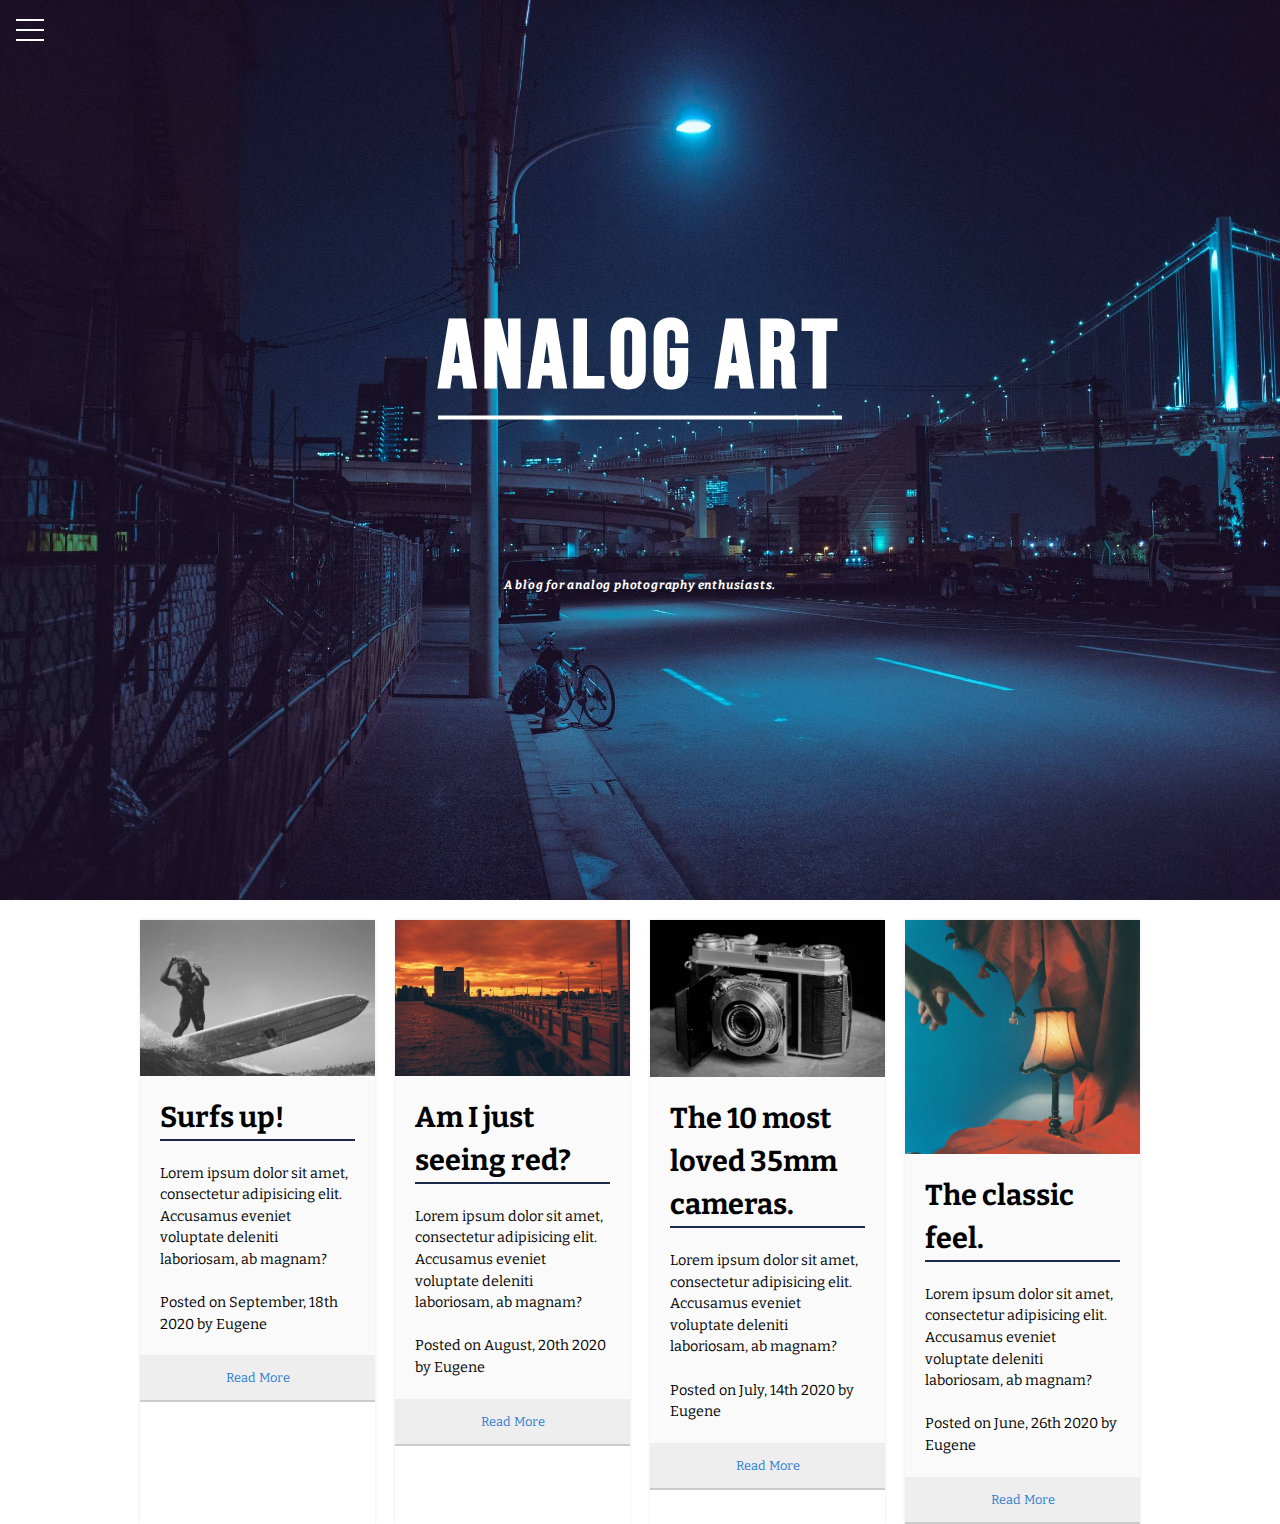
==== index.html @ 6c37fc2b "." ====
<!DOCTYPE html>
<html lang="en">

<head>
    <meta charset="UTF-8">
    <meta name="viewport" content="width=device-width, initial-scale=1.0">
    <title>Analog Art</title>
    <!-- css styles -->
    <link rel="stylesheet" href="./css/styles.css">
    <!-- google fonts -->
    <link rel="preconnect" href="https://fonts.gstatic.com">
    <link href="https://fonts.googleapis.com/css2?family=Bebas+Neue&family=Bitter&display=swap" rel="stylesheet">
    <!-- font awesome cdn -->
    <link rel="stylesheet" href="https://use.fontawesome.com/releases/v5.15.1/css/all.css"
        integrity="sha384-vp86vTRFVJgpjF9jiIGPEEqYqlDwgyBgEF109VFjmqGmIY/Y4HV4d3Gp2irVfcrp" crossorigin="anonymous">
</head>

<body>
    <!-- nav hamburger -->
    <div class="blog-nav">
        <input type="checkbox" class="toggler">
        <div class="hamburger">
            <div></div>
        </div>
        <div class="menu">
            <div>
                <div>
                    <ul>
                        <li><a href="#hero-section">Home</a></li>
                        <li><a href="#blog-section">Blog</a></li>
                        <li><a href="#">Shop</a></li>
                        <li><a href="#">Contact</a></li>
                    </ul>
                </div>
            </div>
        </div>
    </div>
    <!-- nav hamburger end -->

    <!-- grid container for blog hero -->
    <section id="hero-section">
        <div class="blog-hero">
            <div class="blog-heading">
                <h1>analog art</h1>
            </div>
            <div class="blog-subheading">
                <h2>A blog for analog photography enthusiasts.</h2>
            </div>
        </div>
    </section>
    <!-- grid container for blog hero end -->

    <!-- grid container for blog -->
    <section id="blog-section">
        <div class="card-container">

            <!-- blog post contents -->
            <div class="card">
                <img src="images/post-img1.jpg" alt="surfer 35mm shot" class="card__image">
                <div class="card__content">
                    <h3>Surfs up!</h3>
                    <br>
                    <p>Lorem ipsum dolor sit amet, consectetur adipisicing elit. Accusamus eveniet voluptate deleniti
                        laboriosam, ab magnam?</p>
                    <br>
                    <p>Posted on <time>September, 18th 2020</time> by Eugene</p>
                </div>
                <div class="card__info">
                    <div><a href="#hero_section" class="card__link">Read More</a></div>
                </div>
            </div>

            <div class="card">
                <img src="images/post-img2.jpg" alt="surfer 35mm shot" class="card__image">
                <div class="card__content">
                    <h3>Am I just seeing red?</h3>
                    <br>
                    <p>Lorem ipsum dolor sit amet, consectetur adipisicing elit. Accusamus eveniet voluptate deleniti
                        laboriosam, ab magnam?</p>
                    <br>
                    <p>Posted on <time>August, 20th 2020</time> by Eugene</p>
                </div>
                <div class="card__info">
                    <div><a href="#hero_section" class="card__link">Read More</a></div>
                </div>
            </div>

            <div class="card">
                <img src="images/post-img3.jpg" alt="surfer 35mm shot" class="card__image">
                <div class="card__content">
                    <h3>The 10 most loved 35mm cameras.</h3>
                    <br>
                    <p>Lorem ipsum dolor sit amet, consectetur adipisicing elit. Accusamus eveniet voluptate deleniti
                        laboriosam, ab magnam?</p>
                    <br>
                    <p>Posted on <time>July, 14th 2020</time> by Eugene</p>
                </div>
                <div class="card__info">
                    <div><a href="#hero_section" class="card__link">Read More</a></div>
                </div>
            </div>

            <div class="card">
                <img src="images/post-img4.jpg" alt="surfer 35mm shot" class="card__image">
                <div class="card__content">
                    <h3>The classic feel.</h3>
                    <br>
                    <p>Lorem ipsum dolor sit amet, consectetur adipisicing elit. Accusamus eveniet voluptate deleniti
                        laboriosam, ab magnam?</p>
                    <br>
                    <p>Posted on <time>June, 26th 2020</time> by Eugene</p>
                </div>
                <div class="card__info">
                    <div><a href="#hero_section" class="card__link">Read More</a></div>
                </div>
            </div>
            <!-- blog post contents -->
        </div>
        <!-- blog footer -->
       <!--  <footer class="blog-footer">
            <div class="social-links">
                <a href="#"><i class="fab fa-facebook fa-3x"></i></a>
                <a href="#"><i class="fab fa-twitter fa-3x"></i></a>
                <a href="#"><i class="fab fa-instagram fa-3x"></i></a>
                <a href="#"><i class="fab fa-pinterest fa-3x"></i></a>
            </div>
        </footer> -->
        <!-- blog footer end -->
    </section>
    <!-- Blog section end -->

</body>

</html>
---- css/styles.css ----
/* Root stored variables and colors */
@import "brands.css";
@import "menu.css";


:root {
	--main-radius: 5px;
	--main-padding: 5px;
	--primary-color: rgba(13, 110, 139, 0.75);
	--overlay-color: rgba(0, 0, 0, 0.85);
	--menu-speed: 0.75s;
  }


  /* Reset for margins and padding and set all elements to border-box */
* {
	box-sizing: border-box;
	padding: 0;
	margin: 0;
}

/* Set the body styles for fonts and sizing */
  body {
	font-family: 'Bitter', cursive;
	font-size: 16px;
  }

  /* blog heading grid */
  .blog-hero {
	height: 100vh;
	display: grid;
	background: url(../images/bg-img.jpg) center/cover no-repeat fixed;
	grid-template-columns: 1fr;
	grid-template-rows: 1fr 3fr 1fr;
	gap: 0px 0px;
	grid-template-areas:
	  "blog-heading"
	  "blog-subheading"
	  "blog-nav";
  }
  
  .blog-heading { 
	  grid-area: blog-heading; 
	  color: #fff;
	  margin: 0;
	  padding: 0;
	  font-family: 'Bebas Neue', serif;
	  text-align: center;
	  font-size: 3em;
	  letter-spacing: 0.1em;
	  border-bottom: 4px #fff solid;
	  position: absolute;
	  top: 40%;
	  left: 50%;
	  transform: translateX(-50%) translateY(-50%);
	}
  
  .blog-subheading { 
	  grid-area: blog-subheading;
	  font-style: italic;
	  color: #fff;
	  margin: 0;
	  padding: 0;
	  text-align: center;
	  font-size: 0.5em;
	  letter-spacing: 0.1em;
	  position: absolute;
	  top: 65%;
	  left: 50%;
	  transform: translateX(-50%) translateY(-50%);
	}

  /* card container styles */

	   .card-container {
		   margin: 0 auto;
		   max-width: 1000px;
		   display: grid;
		   grid-template-columns: repeat(auto-fill, minmax(225px, 1fr));
		   gap: 20px;
		   padding-top: 20px;
		   
	   }

	   .card {
		   box-shadow: 0 0 3px rgba(0, 0, 0 ,0.1);
	   }

	   .card__image {
		   width: 100%;
		   display: block;
	   }

	   .card__content {
		   line-height: 1.5;
		   font-size: 0.9em;
		   padding: 20px;
		   background: #fafafa;
	   }

	   .card__content h3 {
		   font-size: 2em;
		   border-bottom: 2px #1A2A4C solid;
	   }

	   .card-content > p:first-of-type {
		   margin-top: 0;
	   }

	   .card-content > p:last-of-type {
		   margin-bottom: 0;
	   }

	   .card__info {
		   padding: 15px;
		   display: flex;
		   justify-content: center;
		   align-items: center;
		   color: #555;
		   background: #eee;
		   font-size: 0.8em;
		   border-bottom: 2px solid #ccc;
	   }

	   .card__link {
		   color: #2D7DD2;
		   text-decoration: none;
		}

		.card__link:hover {
			text-decoration: underline;
		}

			/* blog footer */
	.blog-footer { 
		height: 20vh;
		display: flex;
		justify-self: space-around;
		background-color: #2D7DD2;
	   }
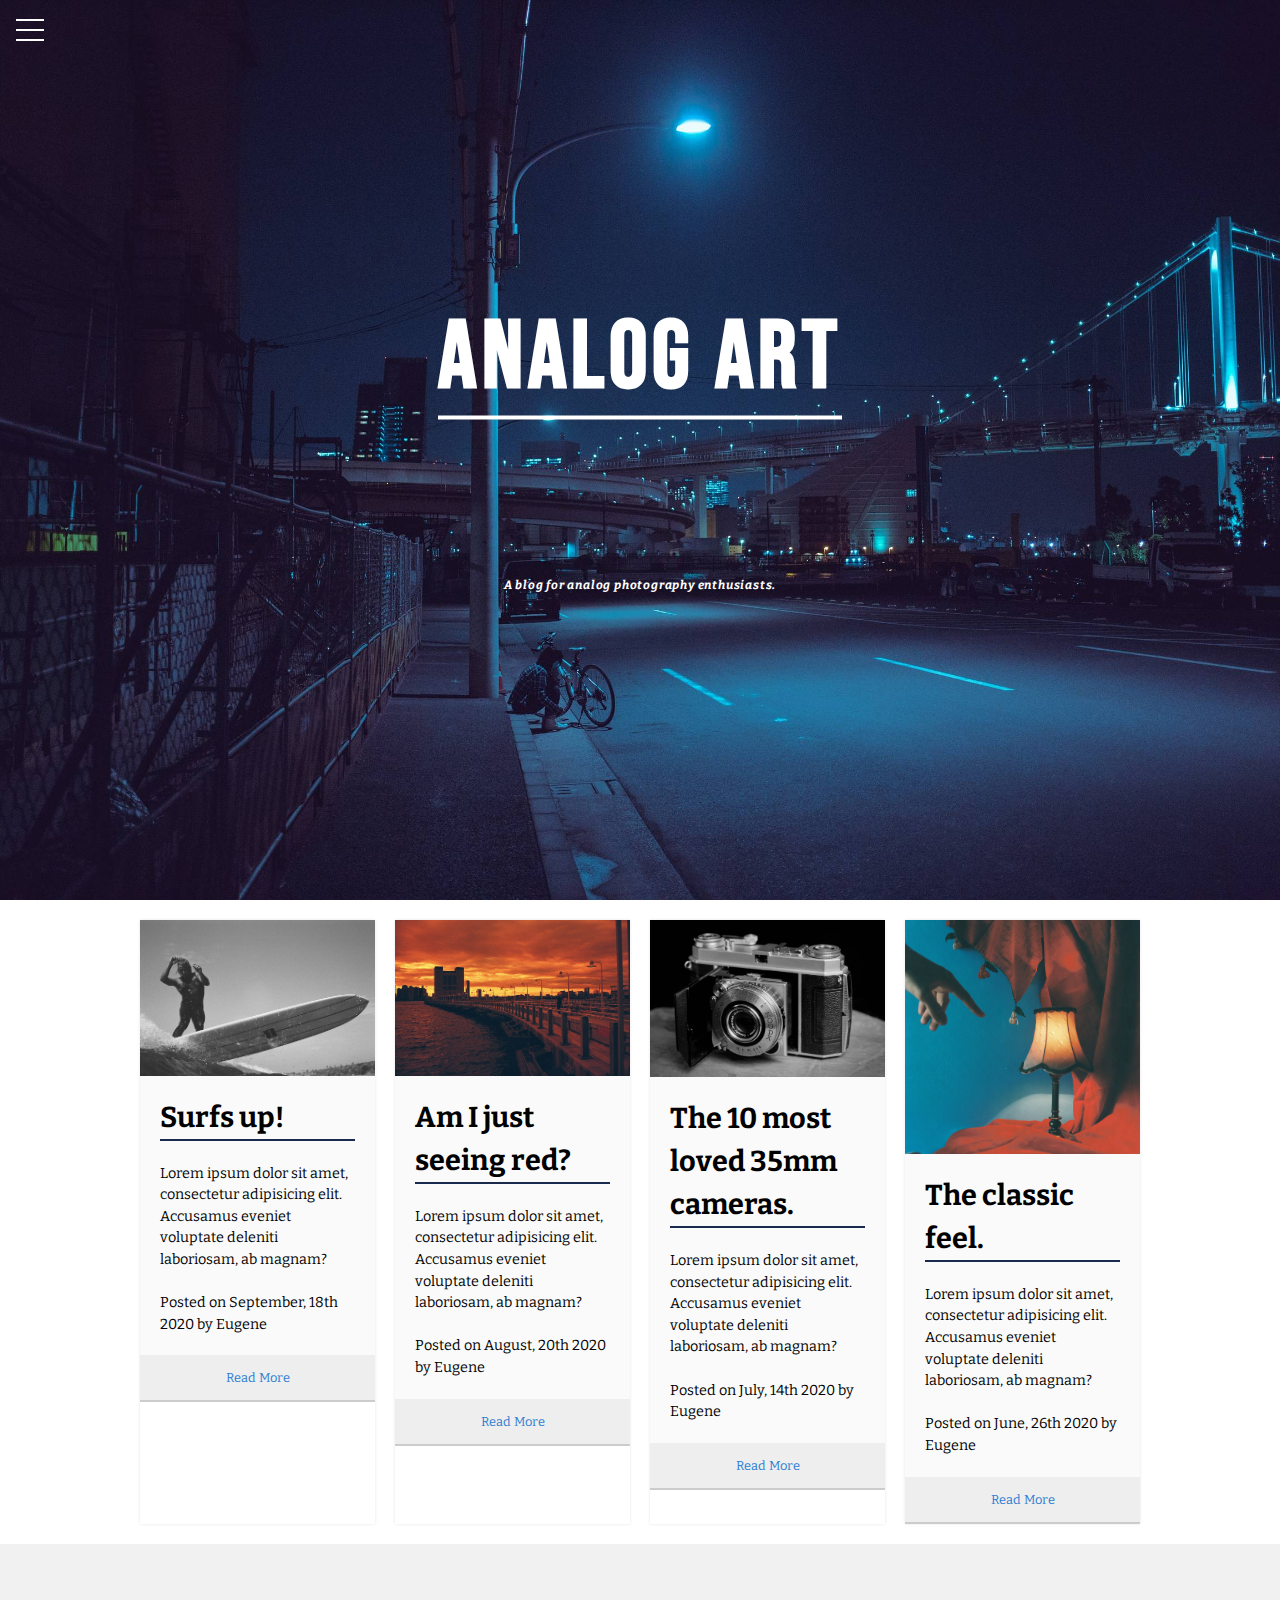
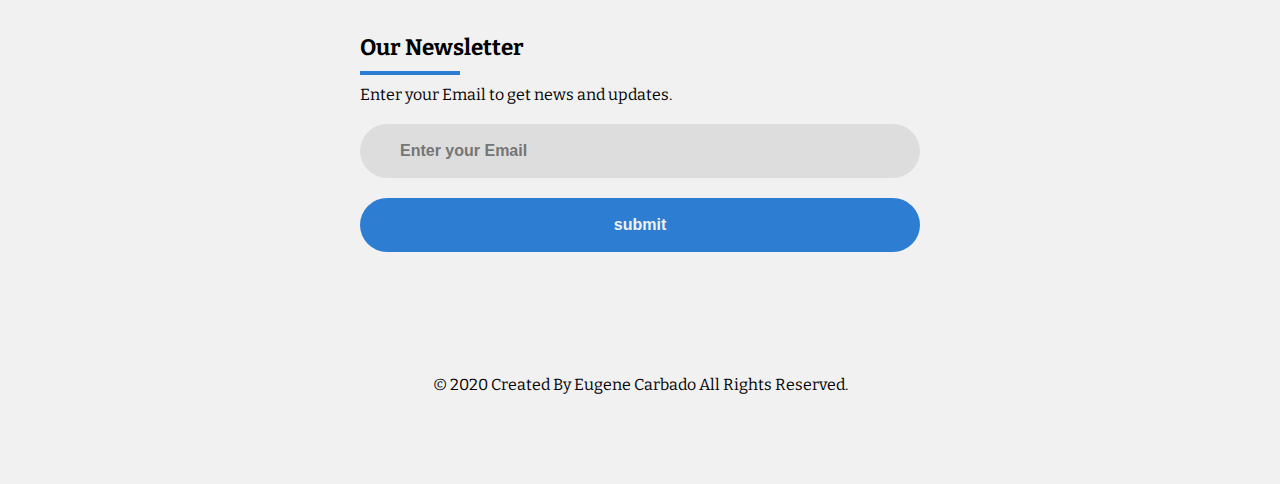
==== commit 68792507: "." ====
--- a/index.html
+++ b/index.html
@@ -117,14 +117,30 @@
             <!-- blog post contents -->
         </div>
         <!-- blog footer -->
-       <!--  <footer class="blog-footer">
-            <div class="social-links">
-                <a href="#"><i class="fab fa-facebook fa-3x"></i></a>
-                <a href="#"><i class="fab fa-twitter fa-3x"></i></a>
-                <a href="#"><i class="fab fa-instagram fa-3x"></i></a>
-                <a href="#"><i class="fab fa-pinterest fa-3x"></i></a>
+        <footer>
+            <div class="footer-container">
+                <div class="left-col">
+                    <div class="social-media">
+                        <a href="#"><i class="fab fa-facebook fa-3x"></i></a>
+                        <a href="#"><i class="fab fa-twitter fa-3x"></i></a>
+                        <a href="#"><i class="fab fa-instagram fa-3x"></i></a>
+                        <a href="#"><i class="fab fa-pinterest fa-3x"></i></a>
+                    </div>
+                    <p class="rights-text">© 2020 Created By Eugene Carbado All Rights Reserved.</p>
+                </div>
+
+                <div class="right-col">
+                    <h1>Our Newsletter</h1>
+                    <div class="border"></div>
+                    <p>Enter your Email to get news and updates.</p>
+                    <form action="" class="newsletter-form">
+                        <input type="text" class="txtb" placeholder="Enter your Email">
+                        <input type="submit" class="btn" value="submit">
+                    </form>
+
+                </div>
             </div>
-        </footer> -->
+        </footer>
         <!-- blog footer end -->
     </section>
     <!-- Blog section end -->
--- a/css/styles.css
+++ b/css/styles.css
@@ -79,6 +79,7 @@
 		   grid-template-columns: repeat(auto-fill, minmax(225px, 1fr));
 		   gap: 20px;
 		   padding-top: 20px;
+		   padding-bottom: 20px;
 		   
 	   }
 
@@ -132,10 +133,97 @@
 		}
 
 			/* blog footer */
-	.blog-footer { 
-		height: 20vh;
-		display: flex;
-		justify-self: space-around;
-		background-color: #2D7DD2;
-	   }
-
+
+			footer {
+				background: #f1f1f1;
+				padding: 90px 0;
+			}
+
+			.footer-container {
+				max-width: 600px;
+				margin: auto;
+				padding: 0 20px;
+				display: flex;
+				justify-content: space-between;
+				align-items: center;
+				flex-wrap: wrap-reverse;
+			}
+
+			.social-media {
+				margin: 20px 0;
+			}
+
+			.social-media a {
+				color: #2D7DD2;
+				margin-right: 25px;
+				font-size: 1.2em;
+				text-decoration: none;
+				transition: 0.3s linear;
+			}
+
+			.social-media a:hover {
+				color: #001A21;
+			}
+
+			.left-col {
+				width: 100%;
+				text-align: center;
+			}
+
+			.right-col {
+				width: 100%;
+				margin-bottom: 60px;
+			}
+
+			.right-col h1 {
+				font-size: 1.4em;
+			}
+
+			.border {
+				width: 100px;
+				height: 4px;
+				background: #2D7DD2;
+				margin-top: 10px;
+				margin-bottom: 10px;
+			}
+
+			.newsletter-form {
+				display: flex;
+				justify-content: center;
+				align-items: center;
+				flex-wrap: wrap;
+				margin-top: 20px;
+			}
+
+			.txtb {
+				flex: 1;
+				padding: 18px 40px;
+				font-size: 16px;
+				color: #293043;
+				background: #DDD;
+				border: none;
+				font-weight: 700;
+				outline: none;
+				border-radius: 30px;
+				min-width: 260px;
+			}
+
+			.btn {
+				width: 100%;
+				margin: 0;
+				padding: 18px 40px;
+				font-size: 16px;
+				color: #F1F1F1;
+				background: #2D7DD2;
+				border: none;
+				font-weight: 700;
+				outline: none;
+				border-radius: 30px;
+				margin-top: 20px;
+				cursor: pointer;
+				transition: opacity 0.3s linear;
+			}
+
+			.btn:hover {
+				opacity: 0.7s;
+			}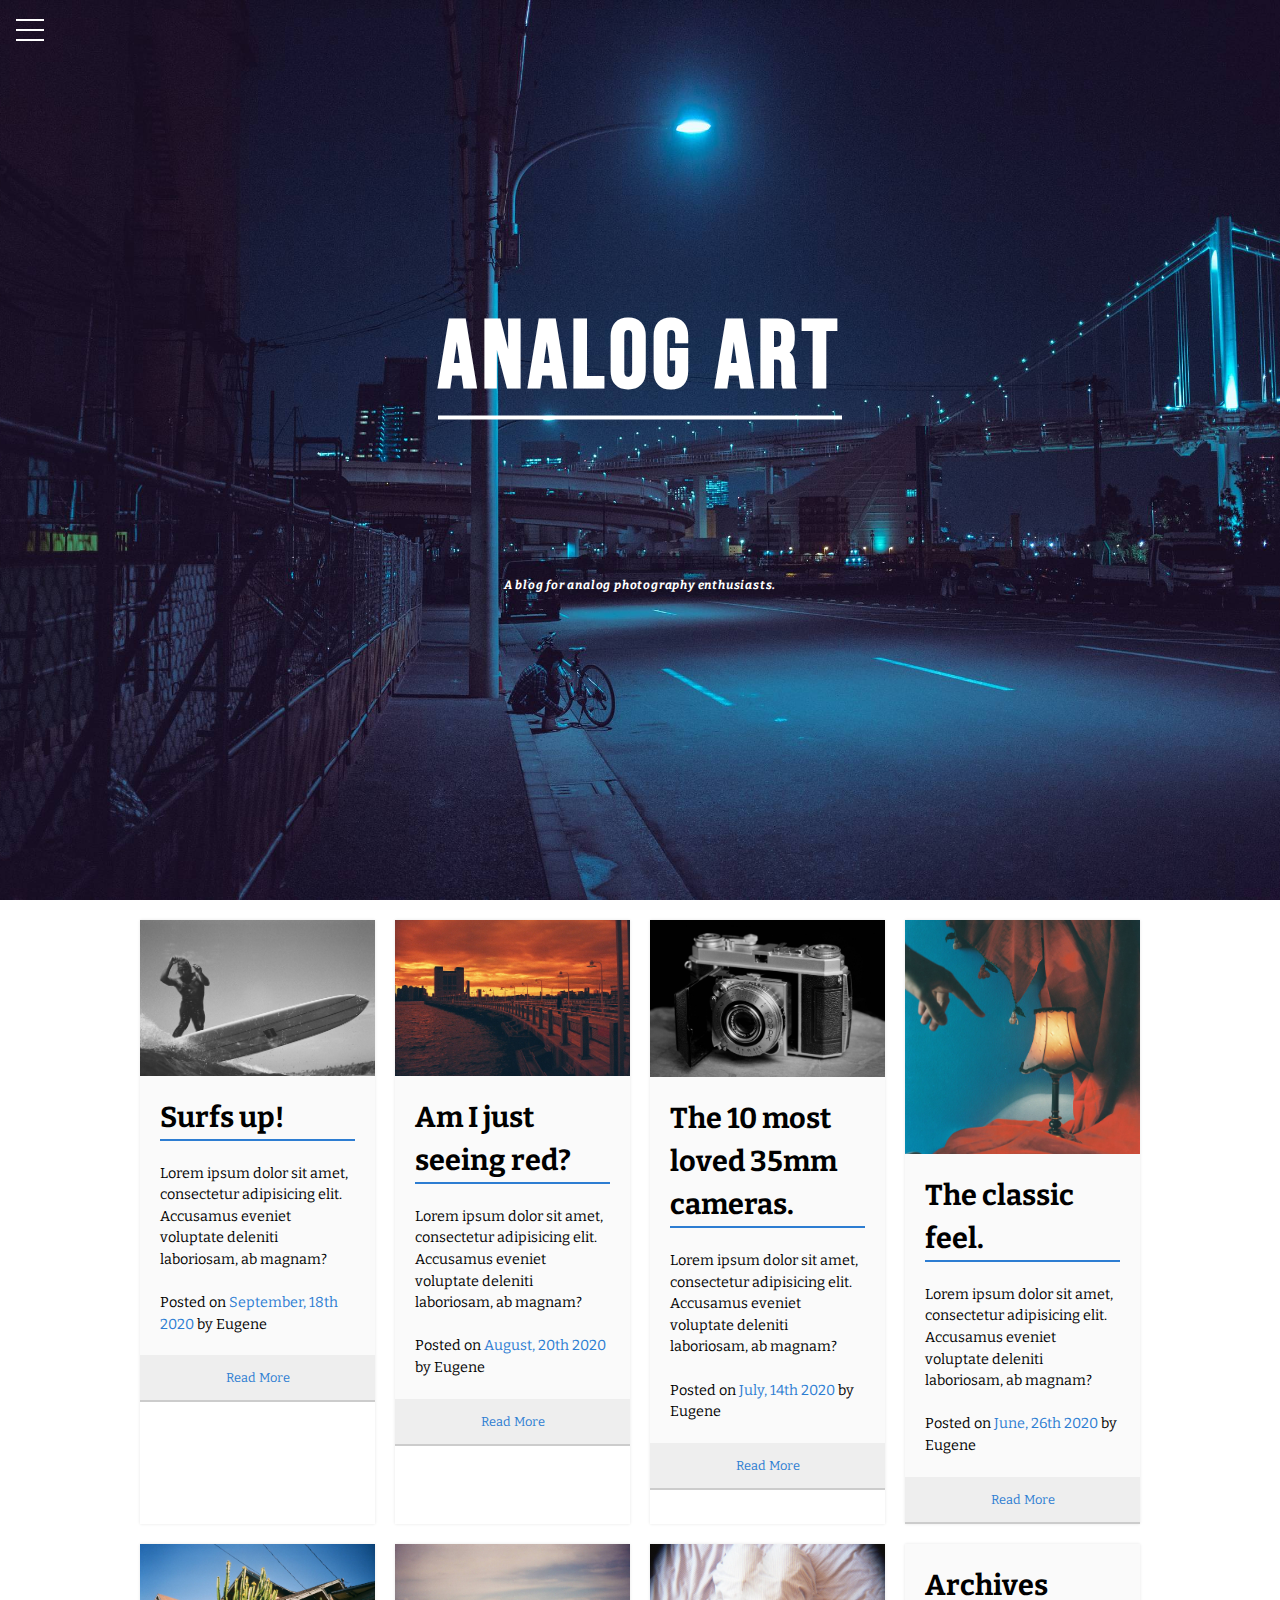
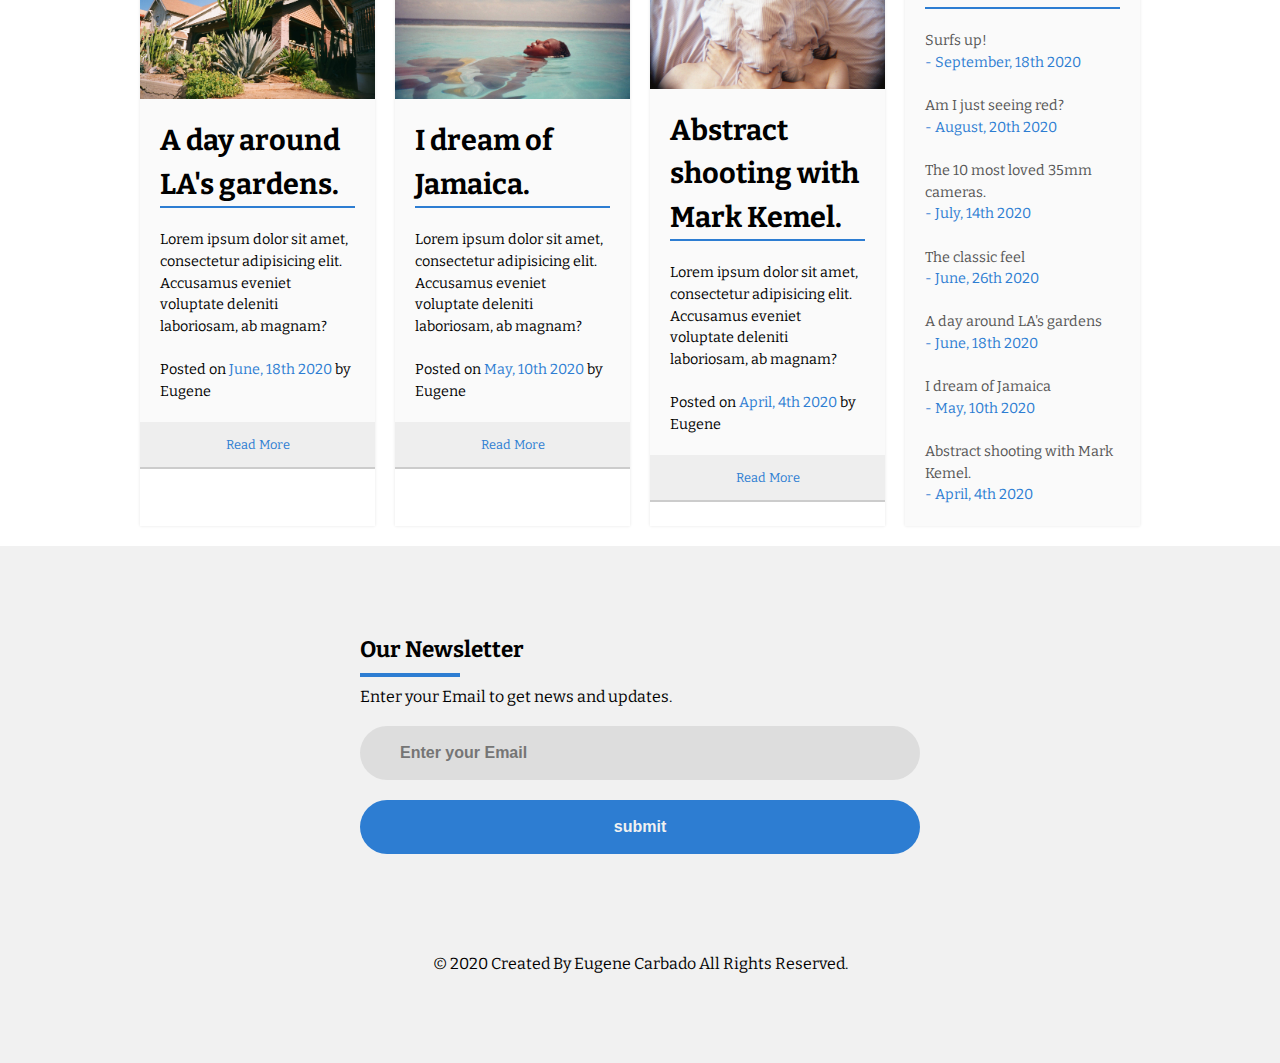
==== commit 12eb8f78: "." ====
--- a/index.html
+++ b/index.html
@@ -28,7 +28,7 @@
                     <ul>
                         <li><a href="#hero-section">Home</a></li>
                         <li><a href="#blog-section">Blog</a></li>
-                        <li><a href="#">Shop</a></li>
+                        <li><a href="#archives">Archives</a></li>
                         <li><a href="#">Contact</a></li>
                     </ul>
                 </div>
@@ -71,7 +71,7 @@
             </div>
 
             <div class="card">
-                <img src="images/post-img2.jpg" alt="surfer 35mm shot" class="card__image">
+                <img src="images/post-img2.jpg" alt="new york by the docks" class="card__image">
                 <div class="card__content">
                     <h3>Am I just seeing red?</h3>
                     <br>
@@ -86,7 +86,7 @@
             </div>
 
             <div class="card">
-                <img src="images/post-img3.jpg" alt="surfer 35mm shot" class="card__image">
+                <img src="images/post-img3.jpg" alt="nikon camera" class="card__image">
                 <div class="card__content">
                     <h3>The 10 most loved 35mm cameras.</h3>
                     <br>
@@ -101,7 +101,7 @@
             </div>
 
             <div class="card">
-                <img src="images/post-img4.jpg" alt="surfer 35mm shot" class="card__image">
+                <img src="images/post-img4.jpg" alt="art asthetic lamp shot" class="card__image">
                 <div class="card__content">
                     <h3>The classic feel.</h3>
                     <br>
@@ -114,7 +114,95 @@
                     <div><a href="#hero_section" class="card__link">Read More</a></div>
                 </div>
             </div>
-            <!-- blog post contents -->
+
+            <div class="card">
+                <img src="images/post-img5.jpg" alt="La front garden" class="card__image">
+                <div class="card__content">
+                    <h3>A day around LA's gardens.</h3>
+                    <br>
+                    <p>Lorem ipsum dolor sit amet, consectetur adipisicing elit. Accusamus eveniet voluptate deleniti
+                        laboriosam, ab magnam?</p>
+                    <br>
+                    <p>Posted on <time>June, 18th 2020</time> by Eugene</p>
+                </div>
+                <div class="card__info">
+                    <div><a href="#hero_section" class="card__link">Read More</a></div>
+                </div>
+            </div>
+
+            <div class="card">
+                <img src="images/post-img6.jpg" alt="Jamaica pool shot" class="card__image">
+                <div class="card__content">
+                    <h3>I dream of Jamaica.</h3>
+                    <br>
+                    <p>Lorem ipsum dolor sit amet, consectetur adipisicing elit. Accusamus eveniet voluptate deleniti
+                        laboriosam, ab magnam?</p>
+                    <br>
+                    <p>Posted on <time>May, 10th 2020</time> by Eugene</p>
+                </div>
+                <div class="card__info">
+                    <div><a href="#hero_section" class="card__link">Read More</a></div>
+                </div>
+            </div>
+
+            <div class="card">
+                <img src="images/post-img7.jpg" alt="Mark Kemel abstact" class="card__image">
+                <div class="card__content">
+                    <h3>Abstract shooting with Mark Kemel.</h3>
+                    <br>
+                    <p>Lorem ipsum dolor sit amet, consectetur adipisicing elit. Accusamus eveniet voluptate deleniti
+                        laboriosam, ab magnam?</p>
+                    <br>
+                    <p>Posted on <time>April, 4th 2020</time> by Eugene</p>
+                </div>
+                <div class="card__info">
+                    <div><a href="#hero_section" class="card__link">Read More</a></div>
+                </div>
+            </div>
+
+            <div class="card">
+                <div class="card__content" id="archives">
+                    <h3>Archives</h3>
+                    <br>
+                    <a href="#hero_section">
+                        <p>Surfs up!</p><time> - September, 18th 2020</time>
+                    </a>
+                    <br>
+                    <br>
+                    <a href="#hero_section">
+                        <p>Am I just seeing red?</p><time> - August, 20th 2020</time>
+                    </a>
+                    <br>
+                    <br>
+                    <a href="#hero_section">
+                        <p>The 10 most loved 35mm cameras.</p><time> - July, 14th 2020</time>
+                    </a>
+                    <br>
+                    <br>
+                    <a href="#hero_section">
+                        <p>The classic feel</p><time> - June, 26th 2020</time>
+                    </a>
+                    <br>
+                    <br>
+                    <a href="#hero_section">
+                        <p>A day around LA's gardens</p><time> - June, 18th 2020</time>
+                    </a>
+                    <br>
+                    <br>
+                    <a href="#hero_section">
+                        <p>I dream of Jamaica</p><time> - May, 10th 2020</time>
+                    </a>
+                    <br>
+                    <br>
+                    <a href="#hero_section">
+                        <p>Abstract shooting with Mark Kemel.</p><time> - April, 4th 2020</time>
+                    </a>
+                    <br>
+
+                </div>
+            </div>
+        </div>
+        <!-- blog post contents -->
         </div>
         <!-- blog footer -->
         <footer>
--- a/css/styles.css
+++ b/css/styles.css
@@ -99,9 +99,14 @@
 		   background: #fafafa;
 	   }
 
+	   .card__content a {
+		   text-decoration: none;
+		   color: #555;
+	   }
+
 	   .card__content h3 {
 		   font-size: 2em;
-		   border-bottom: 2px #1A2A4C solid;
+		   border-bottom: 2px #2D7DD2 solid;
 	   }
 
 	   .card-content > p:first-of-type {
@@ -132,6 +137,10 @@
 			text-decoration: underline;
 		}
 
+		time {
+			color: #2D7DD2;
+		}
+
 			/* blog footer */
 
 			footer {
@@ -151,19 +160,20 @@
 
 			.social-media {
 				margin: 20px 0;
+				display: flex;
+				justify-content: space-between;
 			}
 
 			.social-media a {
 				color: #2D7DD2;
-				margin-right: 25px;
 				font-size: 1.2em;
 				text-decoration: none;
 				transition: 0.3s linear;
 			}
 
-			.social-media a:hover {
+			/* .social-media a:hover {
 				color: #001A21;
-			}
+			} */
 
 			.left-col {
 				width: 100%;
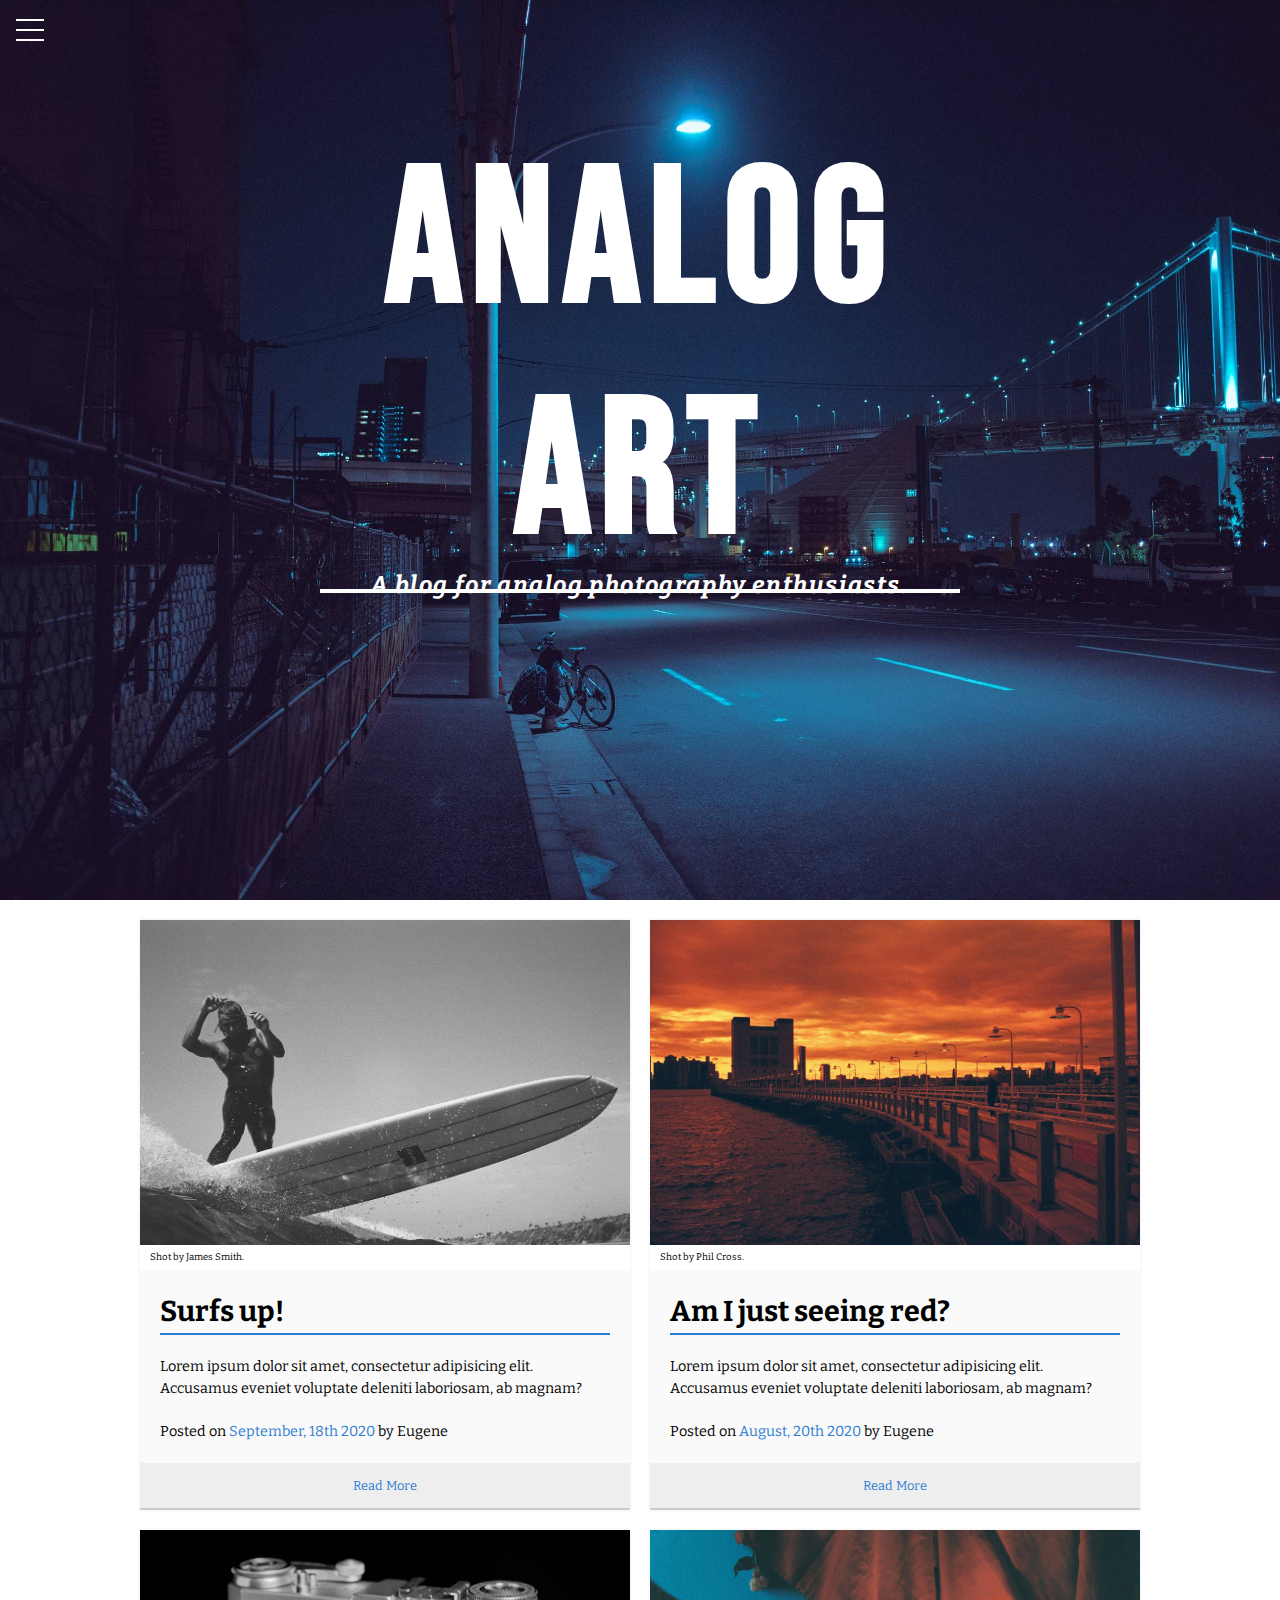
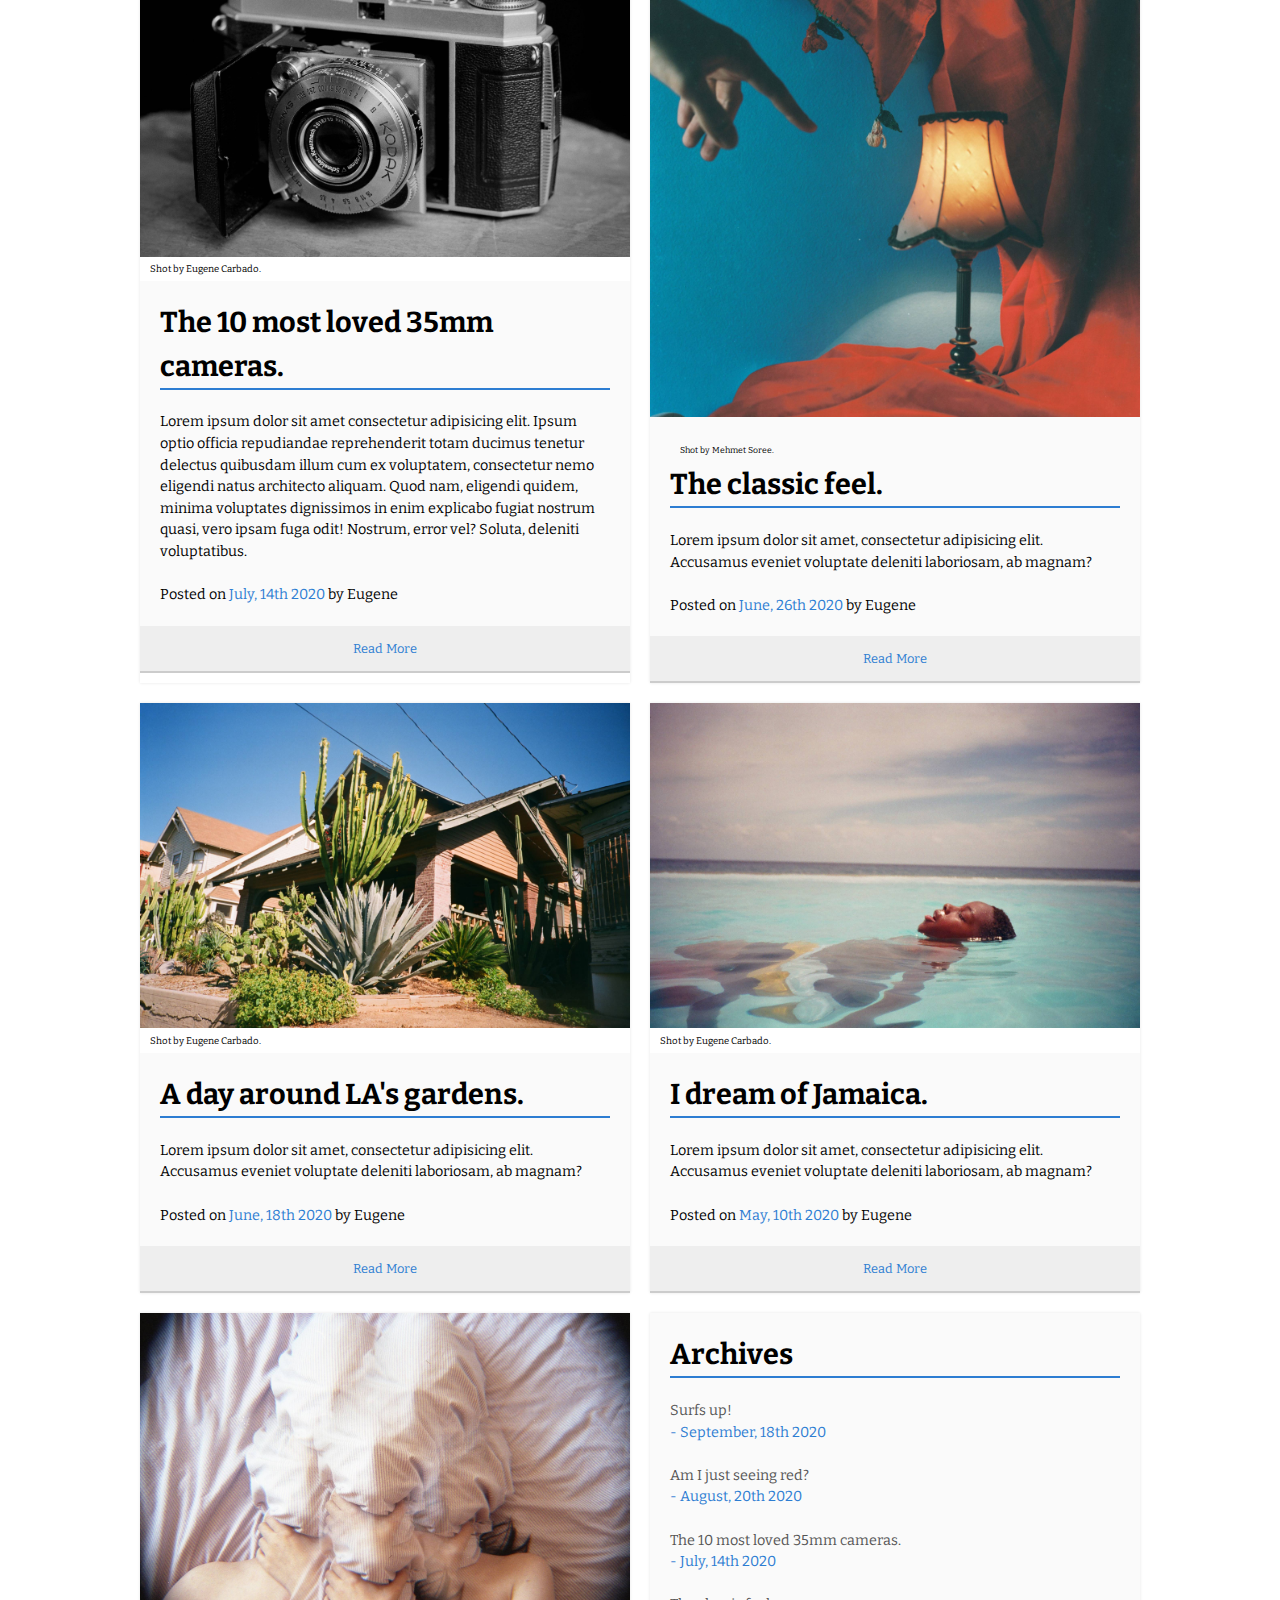
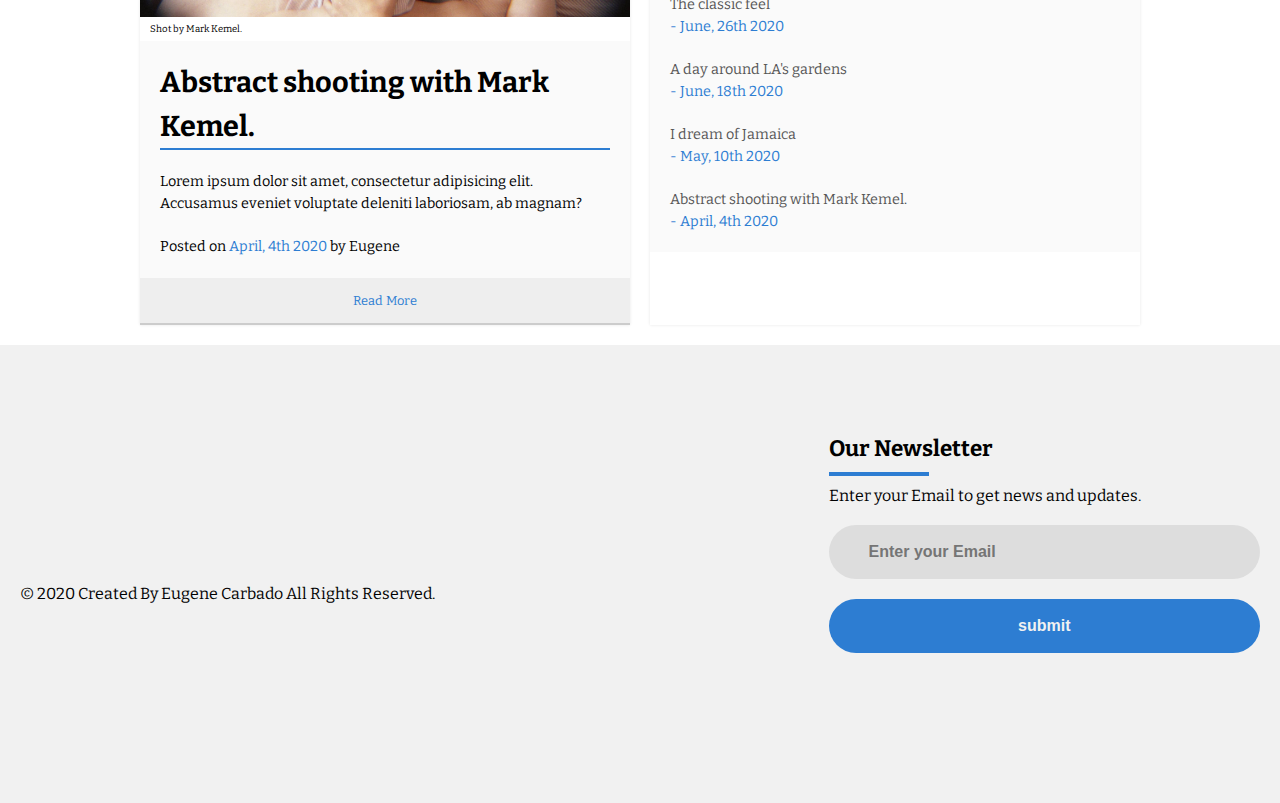
==== commit 87a6a272: "." ====
--- a/index.html
+++ b/index.html
@@ -7,6 +7,8 @@
     <title>Analog Art</title>
     <!-- css styles -->
     <link rel="stylesheet" href="./css/styles.css">
+    <!-- title icon -->
+    <link rel="icon" href="../Photography_blog_project/photography-icon.png" type="image/x-icon">
     <!-- google fonts -->
     <link rel="preconnect" href="https://fonts.gstatic.com">
     <link href="https://fonts.googleapis.com/css2?family=Bebas+Neue&family=Bitter&display=swap" rel="stylesheet">
@@ -17,7 +19,7 @@
 
 <body>
     <!-- nav hamburger -->
-    <div class="blog-nav">
+    <nav class="blog-nav">
         <input type="checkbox" class="toggler">
         <div class="hamburger">
             <div></div>
@@ -29,12 +31,11 @@
                         <li><a href="#hero-section">Home</a></li>
                         <li><a href="#blog-section">Blog</a></li>
                         <li><a href="#archives">Archives</a></li>
-                        <li><a href="#">Contact</a></li>
                     </ul>
                 </div>
             </div>
         </div>
-    </div>
+    </nav>
     <!-- nav hamburger end -->
 
     <!-- grid container for blog hero -->
@@ -55,8 +56,9 @@
         <div class="card-container">
 
             <!-- blog post contents -->
-            <div class="card">
+            <div class="card" id="post1">
                 <img src="images/post-img1.jpg" alt="surfer 35mm shot" class="card__image">
+                <figcaption>Shot by James Smith.</figcaption>
                 <div class="card__content">
                     <h3>Surfs up!</h3>
                     <br>
@@ -70,8 +72,9 @@
                 </div>
             </div>
 
-            <div class="card">
+            <div class="card" id="post2">
                 <img src="images/post-img2.jpg" alt="new york by the docks" class="card__image">
+                <figcaption>Shot by Phil Cross.</figcaption>
                 <div class="card__content">
                     <h3>Am I just seeing red?</h3>
                     <br>
@@ -85,13 +88,17 @@
                 </div>
             </div>
 
-            <div class="card">
+            <div class="card" id="post3">
                 <img src="images/post-img3.jpg" alt="nikon camera" class="card__image">
+                <figcaption>Shot by Eugene Carbado.</figcaption>
                 <div class="card__content">
                     <h3>The 10 most loved 35mm cameras.</h3>
                     <br>
-                    <p>Lorem ipsum dolor sit amet, consectetur adipisicing elit. Accusamus eveniet voluptate deleniti
-                        laboriosam, ab magnam?</p>
+                    <p>Lorem ipsum dolor sit amet consectetur adipisicing elit. Ipsum optio officia repudiandae
+                        reprehenderit totam ducimus tenetur delectus quibusdam illum cum ex voluptatem, consectetur nemo
+                        eligendi natus architecto aliquam. Quod nam, eligendi quidem, minima voluptates dignissimos in
+                        enim explicabo fugiat nostrum quasi, vero ipsam fuga odit! Nostrum, error vel? Soluta, deleniti
+                        voluptatibus.</p>
                     <br>
                     <p>Posted on <time>July, 14th 2020</time> by Eugene</p>
                 </div>
@@ -100,9 +107,10 @@
                 </div>
             </div>
 
-            <div class="card">
+            <div class="card" id="post4">
                 <img src="images/post-img4.jpg" alt="art asthetic lamp shot" class="card__image">
                 <div class="card__content">
+                    <figcaption>Shot by Mehmet Soree.</figcaption>
                     <h3>The classic feel.</h3>
                     <br>
                     <p>Lorem ipsum dolor sit amet, consectetur adipisicing elit. Accusamus eveniet voluptate deleniti
@@ -115,8 +123,9 @@
                 </div>
             </div>
 
-            <div class="card">
+            <div class="card" id="post5">
                 <img src="images/post-img5.jpg" alt="La front garden" class="card__image">
+                <figcaption>Shot by Eugene Carbado.</figcaption>
                 <div class="card__content">
                     <h3>A day around LA's gardens.</h3>
                     <br>
@@ -130,8 +139,9 @@
                 </div>
             </div>
 
-            <div class="card">
+            <div class="card" id="post6">
                 <img src="images/post-img6.jpg" alt="Jamaica pool shot" class="card__image">
+                <figcaption>Shot by Eugene Carbado.</figcaption>
                 <div class="card__content">
                     <h3>I dream of Jamaica.</h3>
                     <br>
@@ -145,8 +155,9 @@
                 </div>
             </div>
 
-            <div class="card">
+            <div class="card" id="post7">
                 <img src="images/post-img7.jpg" alt="Mark Kemel abstact" class="card__image">
+                <figcaption>Shot by Mark Kemel.</figcaption>
                 <div class="card__content">
                     <h3>Abstract shooting with Mark Kemel.</h3>
                     <br>
@@ -164,37 +175,37 @@
                 <div class="card__content" id="archives">
                     <h3>Archives</h3>
                     <br>
-                    <a href="#hero_section">
+                    <a href="#post1">
                         <p>Surfs up!</p><time> - September, 18th 2020</time>
                     </a>
                     <br>
                     <br>
-                    <a href="#hero_section">
+                    <a href="#post2">
                         <p>Am I just seeing red?</p><time> - August, 20th 2020</time>
                     </a>
                     <br>
                     <br>
-                    <a href="#hero_section">
+                    <a href="#post3">
                         <p>The 10 most loved 35mm cameras.</p><time> - July, 14th 2020</time>
                     </a>
                     <br>
                     <br>
-                    <a href="#hero_section">
+                    <a href="#post4">
                         <p>The classic feel</p><time> - June, 26th 2020</time>
                     </a>
                     <br>
                     <br>
-                    <a href="#hero_section">
+                    <a href="#post5">
                         <p>A day around LA's gardens</p><time> - June, 18th 2020</time>
                     </a>
                     <br>
                     <br>
-                    <a href="#hero_section">
+                    <a href="#post6">
                         <p>I dream of Jamaica</p><time> - May, 10th 2020</time>
                     </a>
                     <br>
                     <br>
-                    <a href="#hero_section">
+                    <a href="#post7">
                         <p>Abstract shooting with Mark Kemel.</p><time> - April, 4th 2020</time>
                     </a>
                     <br>
@@ -203,36 +214,36 @@
             </div>
         </div>
         <!-- blog post contents -->
-        </div>
-        <!-- blog footer -->
-        <footer>
-            <div class="footer-container">
-                <div class="left-col">
-                    <div class="social-media">
-                        <a href="#"><i class="fab fa-facebook fa-3x"></i></a>
-                        <a href="#"><i class="fab fa-twitter fa-3x"></i></a>
-                        <a href="#"><i class="fab fa-instagram fa-3x"></i></a>
-                        <a href="#"><i class="fab fa-pinterest fa-3x"></i></a>
-                    </div>
-                    <p class="rights-text">© 2020 Created By Eugene Carbado All Rights Reserved.</p>
-                </div>
-
-                <div class="right-col">
-                    <h1>Our Newsletter</h1>
-                    <div class="border"></div>
-                    <p>Enter your Email to get news and updates.</p>
-                    <form action="" class="newsletter-form">
-                        <input type="text" class="txtb" placeholder="Enter your Email">
-                        <input type="submit" class="btn" value="submit">
-                    </form>
-
-                </div>
-            </div>
-        </footer>
-        <!-- blog footer end -->
     </section>
     <!-- Blog section end -->
 
+    <!-- blog footer -->
+    <footer>
+        <div class="footer-container">
+            <div class="left-col">
+                <div class="social-media">
+                    <a href="#"><i class="fab fa-facebook fa-3x"></i></a>
+                    <a href="#"><i class="fab fa-twitter fa-3x"></i></a>
+                    <a href="#"><i class="fab fa-instagram fa-3x"></i></a>
+                    <a href="#"><i class="fab fa-linkedin fa-3x"></i></a>
+                </div>
+                <p class="rights-text">© 2020 Created By Eugene Carbado All Rights Reserved.</p>
+            </div>
+
+            <div class="right-col">
+                <h1>Our Newsletter</h1>
+                <div class="border"></div>
+                <p>Enter your Email to get news and updates.</p>
+                <form action="" class="newsletter-form">
+                    <input type="text" class="txtb" placeholder="Enter your Email">
+                    <input type="submit" class="btn" value="submit">
+                </form>
+
+            </div>
+        </div>
+    </footer>
+    <!-- blog footer end -->
+
 </body>
 
 </html>--- a/css/styles.css
+++ b/css/styles.css
@@ -1,6 +1,7 @@
 /* Root stored variables and colors */
 @import "brands.css";
 @import "menu.css";
+@import "media.css";
 
 
 :root {
@@ -92,6 +93,12 @@
 		   display: block;
 	   }
 
+	   figcaption {
+		font-size: 0.6em;
+		margin: 0.4rem 0;
+		padding-left: 10px;
+	}
+
 	   .card__content {
 		   line-height: 1.5;
 		   font-size: 0.9em;
@@ -139,6 +146,12 @@
 
 		time {
 			color: #2D7DD2;
+		}
+
+		/* author styles */
+
+		.author__image {
+			width: 20vh;
 		}
 
 			/* blog footer */
@@ -236,4 +249,61 @@
 
 			.btn:hover {
 				opacity: 0.7s;
+			}
+
+			/* Media queries */
+
+			/* Medium display */
+			@media (min-width:600px) and (max-width:900px) {
+				
+				.blog-heading {
+					font-size: 5em;
+				}
+
+				.blog-subheading {
+					font-size: 0.8em;
+				}
+
+				.footer-container {
+					max-width: 800px;
+				}
+
+				.social-media {
+					justify-content: space-around;
+				}
+			
+			}
+			
+			/* Larger display */
+			@media (min-width:901px) {
+
+				.blog-heading {
+					font-size: 6em;
+				}
+
+				.blog-subheading {
+					font-size: 1em;
+				}
+
+				.card-container {
+
+					grid-template-columns: repeat(auto-fill, minmax(400px, 1fr));
+					
+				}
+
+				.footer-container {
+					max-width: 1300px;
+				}
+
+				.right-col {
+					width: inherit;
+				}
+			
+				.left-col {
+					width: inherit;
+				}
+			    .btn {
+					margin: inherit;
+					margin-top: none;
+				}
 			}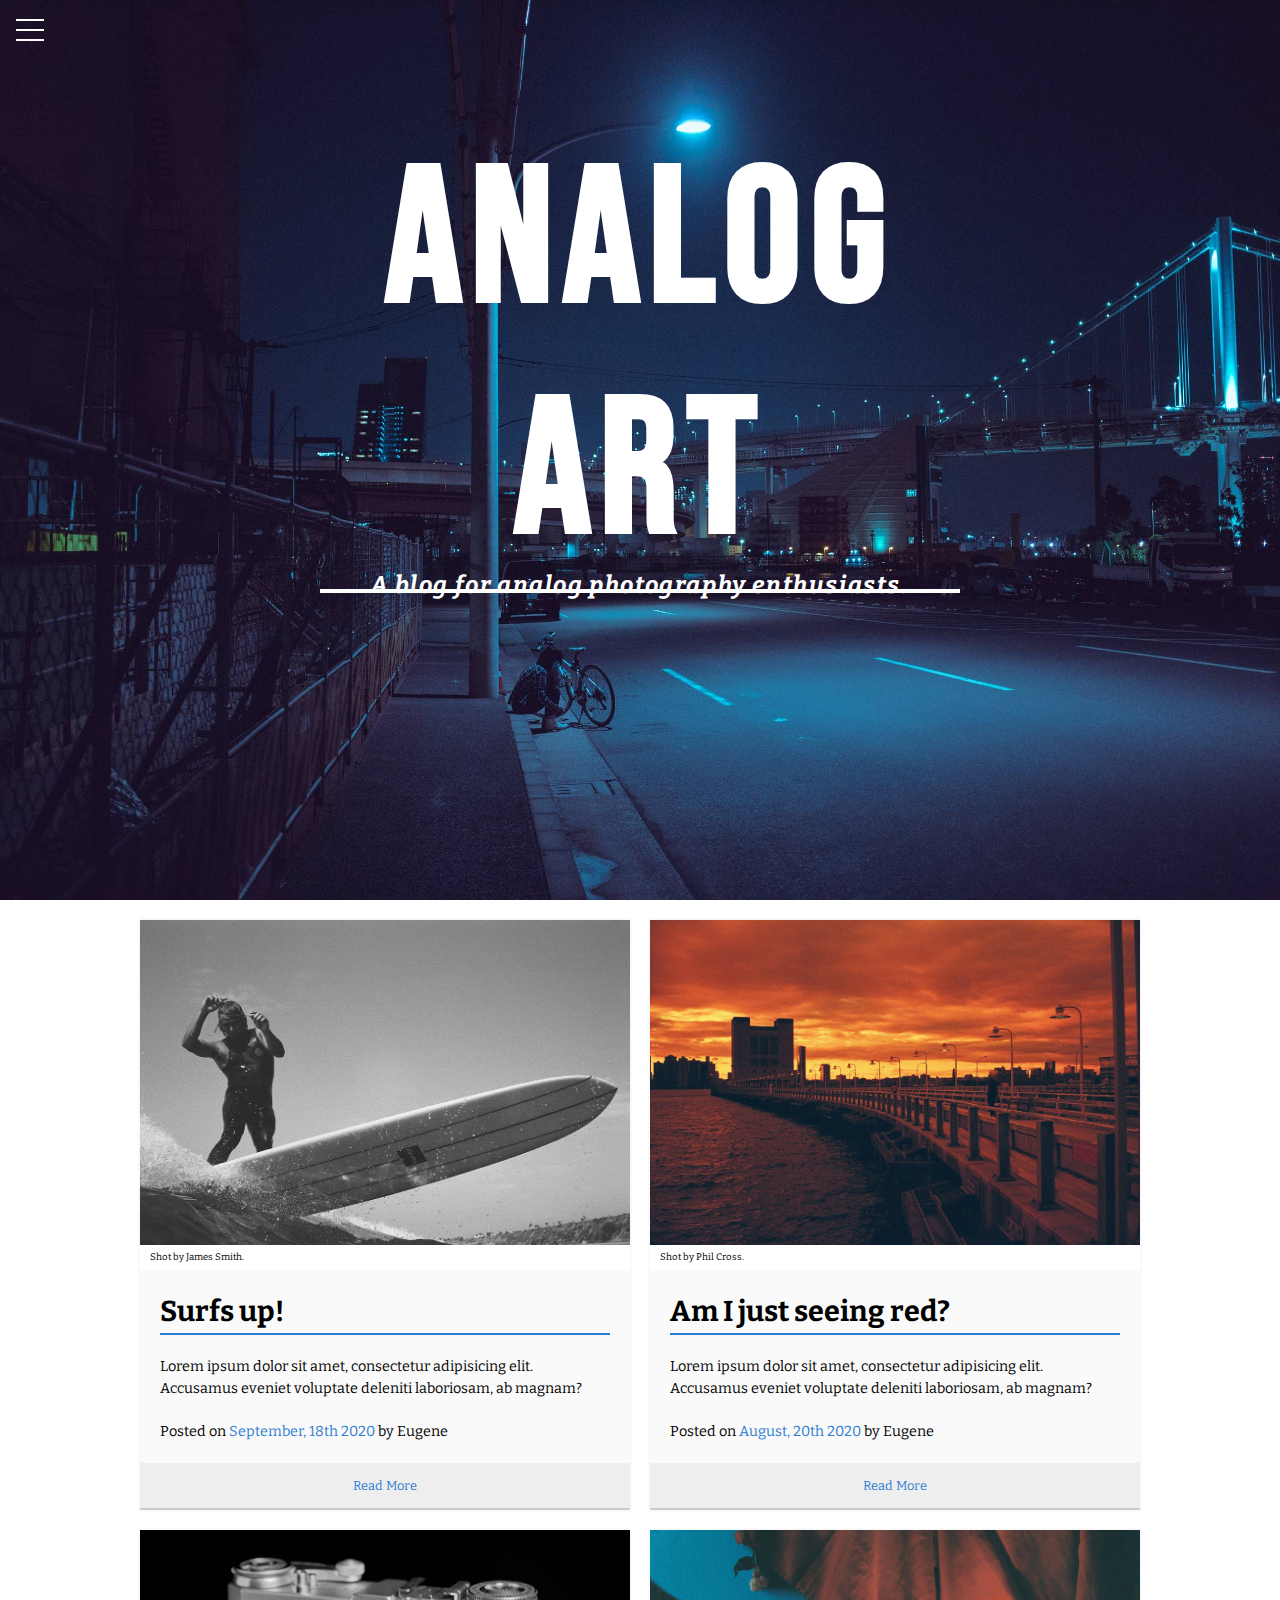
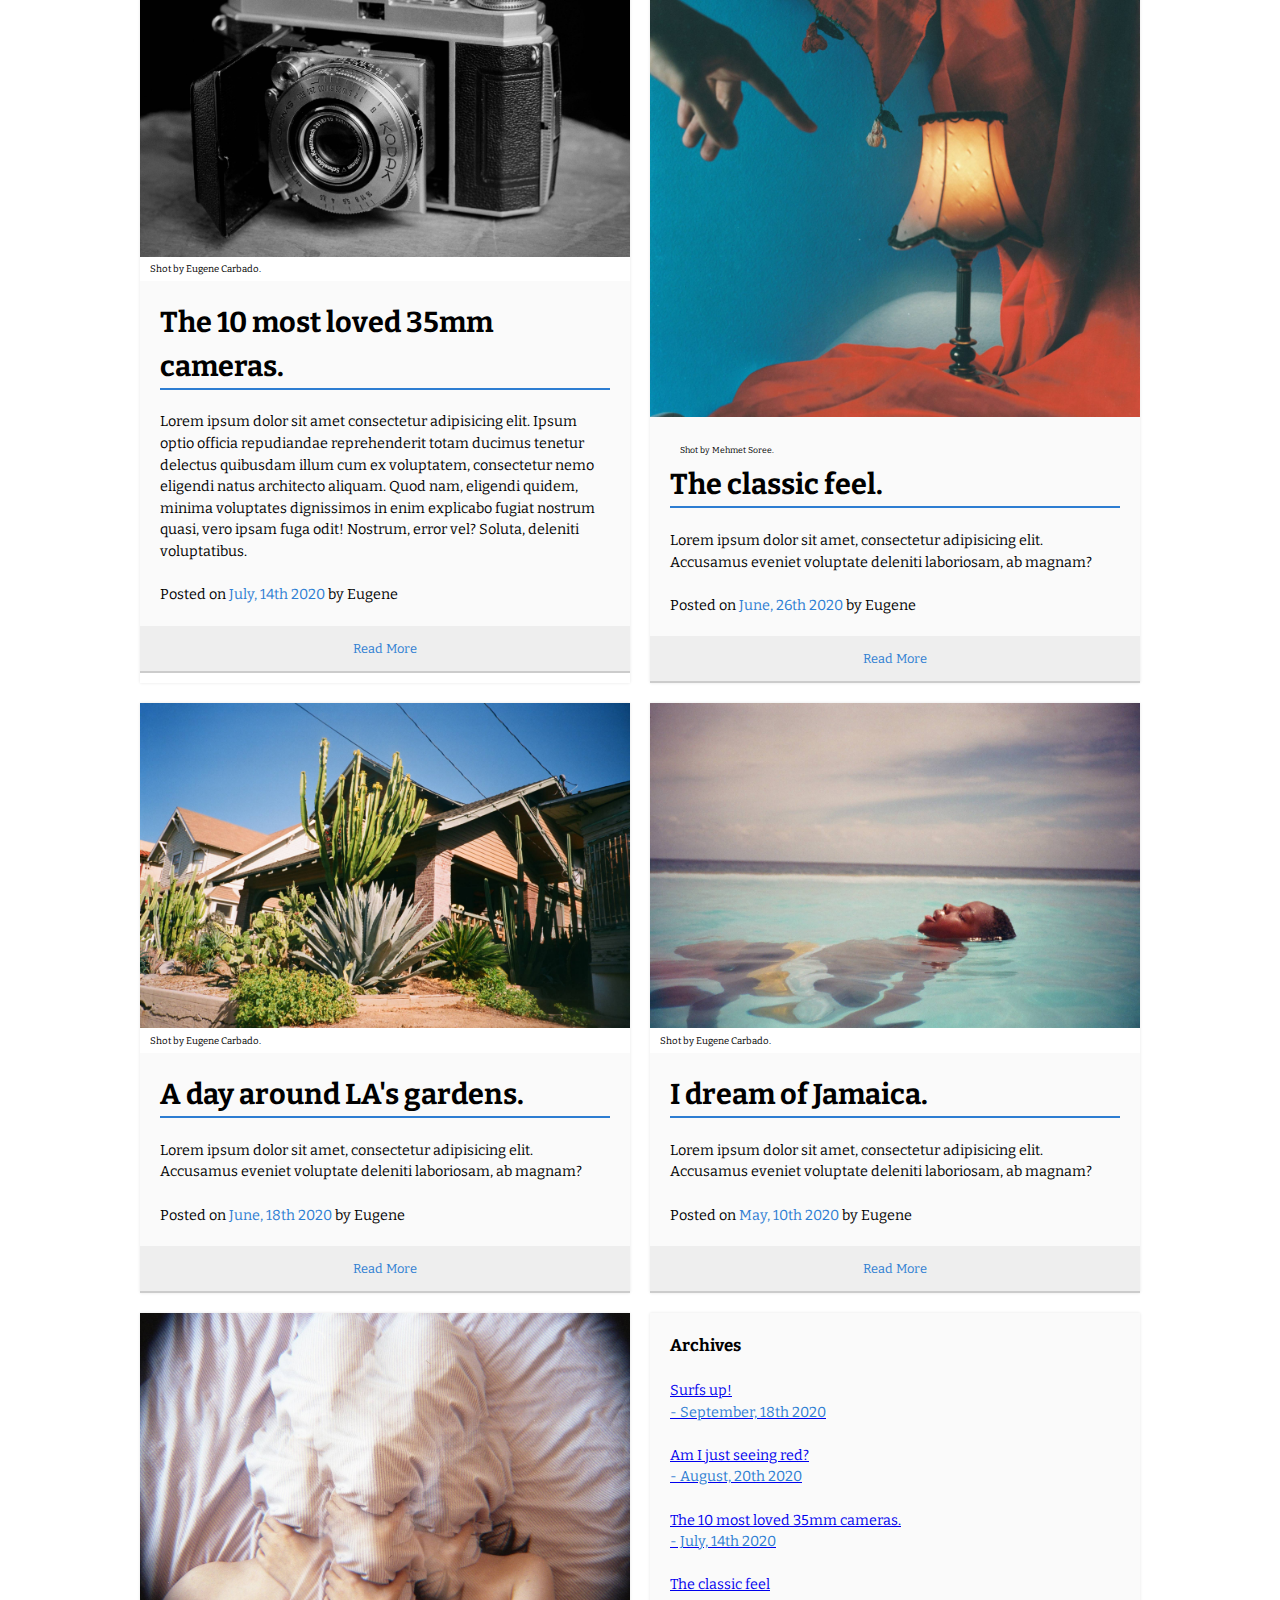
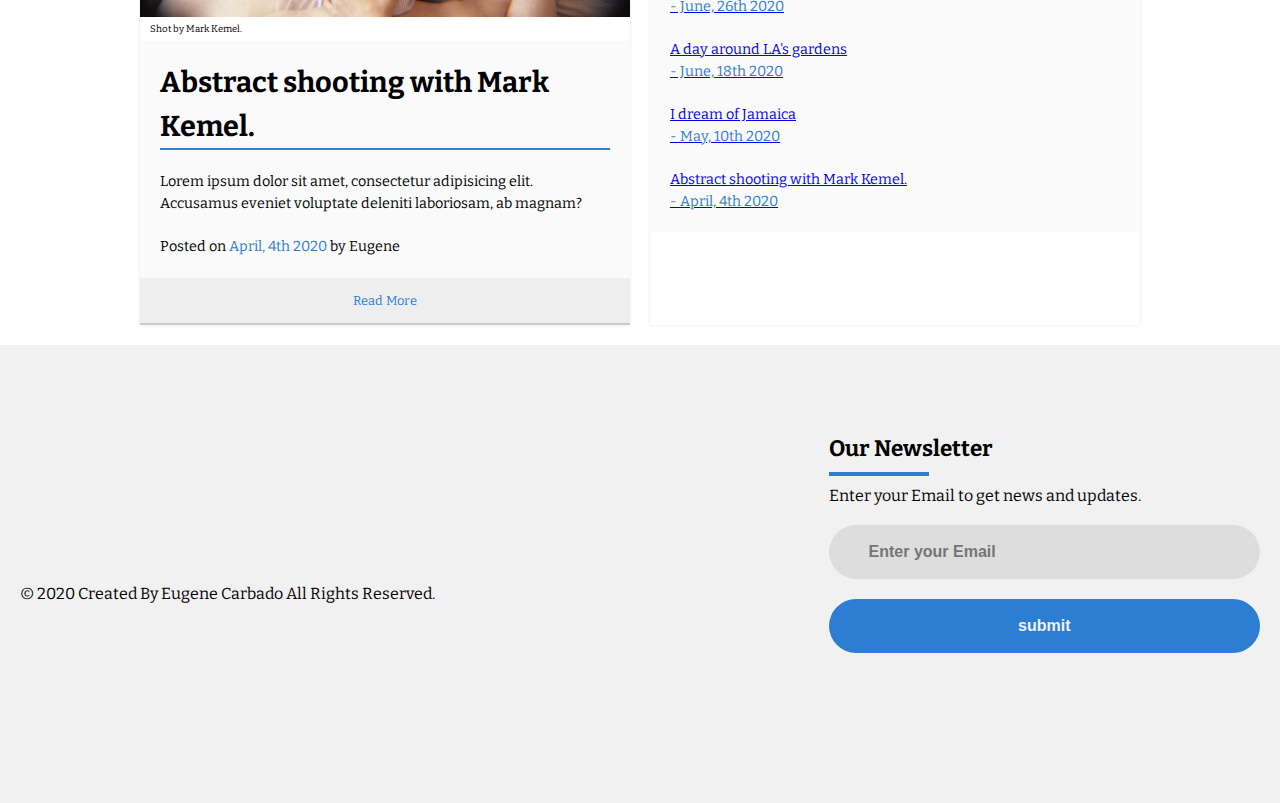
==== commit d75710b6: "." ====
--- a/index.html
+++ b/index.html
@@ -60,7 +60,7 @@
                 <img src="images/post-img1.jpg" alt="surfer 35mm shot" class="card__image">
                 <figcaption>Shot by James Smith.</figcaption>
                 <div class="card__content">
-                    <h3>Surfs up!</h3>
+                    <h3 class="card__heading">Surfs up!</h3>
                     <br>
                     <p>Lorem ipsum dolor sit amet, consectetur adipisicing elit. Accusamus eveniet voluptate deleniti
                         laboriosam, ab magnam?</p>
@@ -68,7 +68,7 @@
                     <p>Posted on <time>September, 18th 2020</time> by Eugene</p>
                 </div>
                 <div class="card__info">
-                    <div><a href="#hero_section" class="card__link">Read More</a></div>
+                    <div><a href="./pages/page-1.html" class="card__link">Read More</a></div>
                 </div>
             </div>
 
@@ -76,7 +76,7 @@
                 <img src="images/post-img2.jpg" alt="new york by the docks" class="card__image">
                 <figcaption>Shot by Phil Cross.</figcaption>
                 <div class="card__content">
-                    <h3>Am I just seeing red?</h3>
+                    <h3 class="card__heading">Am I just seeing red?</h3>
                     <br>
                     <p>Lorem ipsum dolor sit amet, consectetur adipisicing elit. Accusamus eveniet voluptate deleniti
                         laboriosam, ab magnam?</p>
@@ -84,7 +84,7 @@
                     <p>Posted on <time>August, 20th 2020</time> by Eugene</p>
                 </div>
                 <div class="card__info">
-                    <div><a href="#hero_section" class="card__link">Read More</a></div>
+                    <div><a href="./pages/page-2.html" class="card__link">Read More</a></div>
                 </div>
             </div>
 
@@ -92,7 +92,7 @@
                 <img src="images/post-img3.jpg" alt="nikon camera" class="card__image">
                 <figcaption>Shot by Eugene Carbado.</figcaption>
                 <div class="card__content">
-                    <h3>The 10 most loved 35mm cameras.</h3>
+                    <h3 class="card__heading">The 10 most loved 35mm cameras.</h3>
                     <br>
                     <p>Lorem ipsum dolor sit amet consectetur adipisicing elit. Ipsum optio officia repudiandae
                         reprehenderit totam ducimus tenetur delectus quibusdam illum cum ex voluptatem, consectetur nemo
@@ -103,7 +103,7 @@
                     <p>Posted on <time>July, 14th 2020</time> by Eugene</p>
                 </div>
                 <div class="card__info">
-                    <div><a href="#hero_section" class="card__link">Read More</a></div>
+                    <div><a href="./pages/page-3.html" class="card__link">Read More</a></div>
                 </div>
             </div>
 
@@ -111,7 +111,7 @@
                 <img src="images/post-img4.jpg" alt="art asthetic lamp shot" class="card__image">
                 <div class="card__content">
                     <figcaption>Shot by Mehmet Soree.</figcaption>
-                    <h3>The classic feel.</h3>
+                    <h3 class="card__heading">The classic feel.</h3>
                     <br>
                     <p>Lorem ipsum dolor sit amet, consectetur adipisicing elit. Accusamus eveniet voluptate deleniti
                         laboriosam, ab magnam?</p>
@@ -119,7 +119,7 @@
                     <p>Posted on <time>June, 26th 2020</time> by Eugene</p>
                 </div>
                 <div class="card__info">
-                    <div><a href="#hero_section" class="card__link">Read More</a></div>
+                    <div><a href="./pages/page-4.html" class="card__link">Read More</a></div>
                 </div>
             </div>
 
@@ -127,7 +127,7 @@
                 <img src="images/post-img5.jpg" alt="La front garden" class="card__image">
                 <figcaption>Shot by Eugene Carbado.</figcaption>
                 <div class="card__content">
-                    <h3>A day around LA's gardens.</h3>
+                    <h3 class="card__heading">A day around LA's gardens.</h3>
                     <br>
                     <p>Lorem ipsum dolor sit amet, consectetur adipisicing elit. Accusamus eveniet voluptate deleniti
                         laboriosam, ab magnam?</p>
@@ -135,7 +135,7 @@
                     <p>Posted on <time>June, 18th 2020</time> by Eugene</p>
                 </div>
                 <div class="card__info">
-                    <div><a href="#hero_section" class="card__link">Read More</a></div>
+                    <div><a href="./pages/page-5.html" class="card__link">Read More</a></div>
                 </div>
             </div>
 
@@ -143,7 +143,7 @@
                 <img src="images/post-img6.jpg" alt="Jamaica pool shot" class="card__image">
                 <figcaption>Shot by Eugene Carbado.</figcaption>
                 <div class="card__content">
-                    <h3>I dream of Jamaica.</h3>
+                    <h3 class="card__heading">I dream of Jamaica.</h3>
                     <br>
                     <p>Lorem ipsum dolor sit amet, consectetur adipisicing elit. Accusamus eveniet voluptate deleniti
                         laboriosam, ab magnam?</p>
@@ -151,7 +151,7 @@
                     <p>Posted on <time>May, 10th 2020</time> by Eugene</p>
                 </div>
                 <div class="card__info">
-                    <div><a href="#hero_section" class="card__link">Read More</a></div>
+                    <div><a href="./pages/page-6.html" class="card__link">Read More</a></div>
                 </div>
             </div>
 
@@ -159,7 +159,7 @@
                 <img src="images/post-img7.jpg" alt="Mark Kemel abstact" class="card__image">
                 <figcaption>Shot by Mark Kemel.</figcaption>
                 <div class="card__content">
-                    <h3>Abstract shooting with Mark Kemel.</h3>
+                    <h3 class="card__heading">Abstract shooting with Mark Kemel.</h3>
                     <br>
                     <p>Lorem ipsum dolor sit amet, consectetur adipisicing elit. Accusamus eveniet voluptate deleniti
                         laboriosam, ab magnam?</p>
@@ -167,7 +167,7 @@
                     <p>Posted on <time>April, 4th 2020</time> by Eugene</p>
                 </div>
                 <div class="card__info">
-                    <div><a href="#hero_section" class="card__link">Read More</a></div>
+                    <div><a href="./pages/page-7.html" class="card__link">Read More</a></div>
                 </div>
             </div>
 
@@ -175,37 +175,37 @@
                 <div class="card__content" id="archives">
                     <h3>Archives</h3>
                     <br>
-                    <a href="#post1">
+                    <a href="./pages/page-1.html">
                         <p>Surfs up!</p><time> - September, 18th 2020</time>
                     </a>
                     <br>
                     <br>
-                    <a href="#post2">
+                    <a href="./pages/page-2.html">
                         <p>Am I just seeing red?</p><time> - August, 20th 2020</time>
                     </a>
                     <br>
                     <br>
-                    <a href="#post3">
+                    <a href="./pages/page-3.html">
                         <p>The 10 most loved 35mm cameras.</p><time> - July, 14th 2020</time>
                     </a>
                     <br>
                     <br>
-                    <a href="#post4">
+                    <a href="./pages/page-4.html">
                         <p>The classic feel</p><time> - June, 26th 2020</time>
                     </a>
                     <br>
                     <br>
-                    <a href="#post5">
+                    <a href="./pages/page-5.html">
                         <p>A day around LA's gardens</p><time> - June, 18th 2020</time>
                     </a>
                     <br>
                     <br>
-                    <a href="#post6">
+                    <a href="./pages/page-6.html">
                         <p>I dream of Jamaica</p><time> - May, 10th 2020</time>
                     </a>
                     <br>
                     <br>
-                    <a href="#post7">
+                    <a href="./pages/page-7.html">
                         <p>Abstract shooting with Mark Kemel.</p><time> - April, 4th 2020</time>
                     </a>
                     <br>
--- a/css/styles.css
+++ b/css/styles.css
@@ -1,309 +1,286 @@
 /* Root stored variables and colors */
 @import "brands.css";
 @import "menu.css";
-@import "media.css";
-
+@import "page-styles.css";
 
 :root {
-	--main-radius: 5px;
-	--main-padding: 5px;
-	--primary-color: rgba(13, 110, 139, 0.75);
-	--overlay-color: rgba(0, 0, 0, 0.85);
-	--menu-speed: 0.75s;
-  }
-
-
-  /* Reset for margins and padding and set all elements to border-box */
+  --main-radius: 5px;
+  --main-padding: 5px;
+  --primary-color: rgba(13, 110, 139, 0.75);
+  --overlay-color: rgba(0, 0, 0, 0.85);
+  --menu-speed: 0.75s;
+}
+
+/* Reset for margins and padding and set all elements to border-box */
 * {
-	box-sizing: border-box;
-	padding: 0;
-	margin: 0;
+  box-sizing: border-box;
+  padding: 0;
+  margin: 0;
 }
 
 /* Set the body styles for fonts and sizing */
-  body {
-	font-family: 'Bitter', cursive;
-	font-size: 16px;
-  }
-
-  /* blog heading grid */
-  .blog-hero {
-	height: 100vh;
-	display: grid;
-	background: url(../images/bg-img.jpg) center/cover no-repeat fixed;
-	grid-template-columns: 1fr;
-	grid-template-rows: 1fr 3fr 1fr;
-	gap: 0px 0px;
-	grid-template-areas:
-	  "blog-heading"
-	  "blog-subheading"
-	  "blog-nav";
-  }
-  
-  .blog-heading { 
-	  grid-area: blog-heading; 
-	  color: #fff;
-	  margin: 0;
-	  padding: 0;
-	  font-family: 'Bebas Neue', serif;
-	  text-align: center;
-	  font-size: 3em;
-	  letter-spacing: 0.1em;
-	  border-bottom: 4px #fff solid;
-	  position: absolute;
-	  top: 40%;
-	  left: 50%;
-	  transform: translateX(-50%) translateY(-50%);
-	}
-  
-  .blog-subheading { 
-	  grid-area: blog-subheading;
-	  font-style: italic;
-	  color: #fff;
-	  margin: 0;
-	  padding: 0;
-	  text-align: center;
-	  font-size: 0.5em;
-	  letter-spacing: 0.1em;
-	  position: absolute;
-	  top: 65%;
-	  left: 50%;
-	  transform: translateX(-50%) translateY(-50%);
-	}
-
-  /* card container styles */
-
-	   .card-container {
-		   margin: 0 auto;
-		   max-width: 1000px;
-		   display: grid;
-		   grid-template-columns: repeat(auto-fill, minmax(225px, 1fr));
-		   gap: 20px;
-		   padding-top: 20px;
-		   padding-bottom: 20px;
-		   
-	   }
-
-	   .card {
-		   box-shadow: 0 0 3px rgba(0, 0, 0 ,0.1);
-	   }
-
-	   .card__image {
-		   width: 100%;
-		   display: block;
-	   }
-
-	   figcaption {
-		font-size: 0.6em;
-		margin: 0.4rem 0;
-		padding-left: 10px;
-	}
-
-	   .card__content {
-		   line-height: 1.5;
-		   font-size: 0.9em;
-		   padding: 20px;
-		   background: #fafafa;
-	   }
-
-	   .card__content a {
-		   text-decoration: none;
-		   color: #555;
-	   }
-
-	   .card__content h3 {
-		   font-size: 2em;
-		   border-bottom: 2px #2D7DD2 solid;
-	   }
-
-	   .card-content > p:first-of-type {
-		   margin-top: 0;
-	   }
-
-	   .card-content > p:last-of-type {
-		   margin-bottom: 0;
-	   }
-
-	   .card__info {
-		   padding: 15px;
-		   display: flex;
-		   justify-content: center;
-		   align-items: center;
-		   color: #555;
-		   background: #eee;
-		   font-size: 0.8em;
-		   border-bottom: 2px solid #ccc;
-	   }
-
-	   .card__link {
-		   color: #2D7DD2;
-		   text-decoration: none;
-		}
-
-		.card__link:hover {
-			text-decoration: underline;
-		}
-
-		time {
-			color: #2D7DD2;
-		}
-
-		/* author styles */
-
-		.author__image {
-			width: 20vh;
-		}
-
-			/* blog footer */
-
-			footer {
-				background: #f1f1f1;
-				padding: 90px 0;
-			}
-
-			.footer-container {
-				max-width: 600px;
-				margin: auto;
-				padding: 0 20px;
-				display: flex;
-				justify-content: space-between;
-				align-items: center;
-				flex-wrap: wrap-reverse;
-			}
-
-			.social-media {
-				margin: 20px 0;
-				display: flex;
-				justify-content: space-between;
-			}
-
-			.social-media a {
-				color: #2D7DD2;
-				font-size: 1.2em;
-				text-decoration: none;
-				transition: 0.3s linear;
-			}
-
-			/* .social-media a:hover {
-				color: #001A21;
-			} */
-
-			.left-col {
-				width: 100%;
-				text-align: center;
-			}
-
-			.right-col {
-				width: 100%;
-				margin-bottom: 60px;
-			}
-
-			.right-col h1 {
-				font-size: 1.4em;
-			}
-
-			.border {
-				width: 100px;
-				height: 4px;
-				background: #2D7DD2;
-				margin-top: 10px;
-				margin-bottom: 10px;
-			}
-
-			.newsletter-form {
-				display: flex;
-				justify-content: center;
-				align-items: center;
-				flex-wrap: wrap;
-				margin-top: 20px;
-			}
-
-			.txtb {
-				flex: 1;
-				padding: 18px 40px;
-				font-size: 16px;
-				color: #293043;
-				background: #DDD;
-				border: none;
-				font-weight: 700;
-				outline: none;
-				border-radius: 30px;
-				min-width: 260px;
-			}
-
-			.btn {
-				width: 100%;
-				margin: 0;
-				padding: 18px 40px;
-				font-size: 16px;
-				color: #F1F1F1;
-				background: #2D7DD2;
-				border: none;
-				font-weight: 700;
-				outline: none;
-				border-radius: 30px;
-				margin-top: 20px;
-				cursor: pointer;
-				transition: opacity 0.3s linear;
-			}
-
-			.btn:hover {
-				opacity: 0.7s;
-			}
-
-			/* Media queries */
-
-			/* Medium display */
-			@media (min-width:600px) and (max-width:900px) {
-				
-				.blog-heading {
-					font-size: 5em;
-				}
-
-				.blog-subheading {
-					font-size: 0.8em;
-				}
-
-				.footer-container {
-					max-width: 800px;
-				}
-
-				.social-media {
-					justify-content: space-around;
-				}
-			
-			}
-			
-			/* Larger display */
-			@media (min-width:901px) {
-
-				.blog-heading {
-					font-size: 6em;
-				}
-
-				.blog-subheading {
-					font-size: 1em;
-				}
-
-				.card-container {
-
-					grid-template-columns: repeat(auto-fill, minmax(400px, 1fr));
-					
-				}
-
-				.footer-container {
-					max-width: 1300px;
-				}
-
-				.right-col {
-					width: inherit;
-				}
-			
-				.left-col {
-					width: inherit;
-				}
-			    .btn {
-					margin: inherit;
-					margin-top: none;
-				}
-			}+body {
+  font-family: "Bitter", cursive;
+  font-size: 16px;
+}
+
+/* blog heading grid */
+.blog-hero {
+  height: 100vh;
+  display: grid;
+  background: url(../images/bg-img.jpg) center/cover no-repeat fixed;
+  grid-template-columns: 1fr;
+  grid-template-rows: 1fr 3fr 1fr;
+  gap: 0px 0px;
+  grid-template-areas:
+    "blog-heading"
+    "blog-subheading"
+    "blog-nav";
+}
+
+.blog-heading {
+  grid-area: blog-heading;
+  color: #fff;
+  margin: 0;
+  padding: 0;
+  font-family: "Bebas Neue", serif;
+  text-align: center;
+  font-size: 3em;
+  letter-spacing: 0.1em;
+  border-bottom: 4px #fff solid;
+  position: absolute;
+  top: 40%;
+  left: 50%;
+  transform: translateX(-50%) translateY(-50%);
+}
+
+.blog-subheading {
+  grid-area: blog-subheading;
+  font-style: italic;
+  color: #fff;
+  margin: 0;
+  padding: 0;
+  text-align: center;
+  font-size: 0.5em;
+  letter-spacing: 0.1em;
+  position: absolute;
+  top: 65%;
+  left: 50%;
+  transform: translateX(-50%) translateY(-50%);
+}
+
+/* card container styles */
+
+.card-container {
+  margin: 0 auto;
+  max-width: 1000px;
+  display: grid;
+  grid-template-columns: repeat(auto-fill, minmax(225px, 1fr));
+  gap: 20px;
+  padding-top: 20px;
+  padding-bottom: 20px;
+}
+
+.card {
+  box-shadow: 0 0 3px rgba(0, 0, 0, 0.1);
+}
+
+.card__image {
+  width: 100%;
+  display: block;
+}
+
+figcaption {
+  font-size: 0.6em;
+  margin: 0.4rem 0;
+  padding-left: 10px;
+}
+
+.card__content {
+  line-height: 1.5;
+  font-size: 0.9em;
+  padding: 20px;
+  background: #fafafa;
+}
+
+.card__content .card__heading {
+  font-size: 2em;
+  border-bottom: 2px #2d7dd2 solid;
+}
+
+.card-content > p:first-of-type {
+  margin-top: 0;
+}
+
+.card-content > p:last-of-type {
+  margin-bottom: 0;
+}
+
+.card__info {
+  padding: 15px;
+  display: flex;
+  justify-content: center;
+  align-items: center;
+  color: #555;
+  background: #eee;
+  font-size: 0.8em;
+  border-bottom: 2px solid #ccc;
+}
+
+.card__link {
+  color: #2d7dd2;
+  text-decoration: none;
+}
+
+.card__link:hover {
+  text-decoration: underline;
+}
+
+time {
+  color: #2d7dd2;
+}
+
+/* blog footer */
+
+footer {
+  background: #f1f1f1;
+  padding: 90px 0;
+}
+
+.footer-container {
+  max-width: 600px;
+  margin: auto;
+  padding: 0 20px;
+  display: flex;
+  justify-content: space-between;
+  align-items: center;
+  flex-wrap: wrap-reverse;
+}
+
+.social-media {
+  margin: 20px 0;
+  display: flex;
+  justify-content: space-between;
+}
+
+.social-media a {
+  color: #2d7dd2;
+  font-size: 1.2em;
+  text-decoration: none;
+  transition: 0.3s linear;
+}
+
+.left-col {
+  width: 100%;
+  text-align: center;
+}
+
+.right-col {
+  width: 100%;
+  margin-bottom: 60px;
+}
+
+.right-col h1 {
+  font-size: 1.4em;
+}
+
+.border {
+  width: 100px;
+  height: 4px;
+  background: #2d7dd2;
+  margin-top: 10px;
+  margin-bottom: 10px;
+}
+
+.newsletter-form {
+  display: flex;
+  justify-content: center;
+  align-items: center;
+  flex-wrap: wrap;
+  margin-top: 20px;
+}
+
+.txtb {
+  flex: 1;
+  padding: 18px 40px;
+  font-size: 16px;
+  color: #293043;
+  background: #ddd;
+  border: none;
+  font-weight: 700;
+  outline: none;
+  border-radius: 30px;
+  min-width: 260px;
+}
+
+.btn {
+  width: 100%;
+  margin: 0;
+  padding: 18px 40px;
+  font-size: 16px;
+  color: #f1f1f1;
+  background: #2d7dd2;
+  border: none;
+  font-weight: 700;
+  outline: none;
+  border-radius: 30px;
+  margin-top: 20px;
+  cursor: pointer;
+  transition: opacity 0.3s linear;
+}
+
+.btn:hover {
+  opacity: 0.7s;
+}
+
+/* Media queries */
+
+/* Medium display */
+@media (min-width: 600px) and (max-width: 900px) {
+  .blog-heading {
+    font-size: 5em;
+  }
+
+  .blog-subheading {
+    font-size: 0.8em;
+  }
+
+  .footer-container {
+    max-width: 800px;
+  }
+
+  .social-media {
+    justify-content: space-around;
+  }
+}
+
+/* Larger display */
+@media (min-width: 901px) {
+  .blog-heading {
+    font-size: 6em;
+  }
+
+  .blog-subheading {
+    font-size: 1em;
+  }
+
+  .card-container {
+    grid-template-columns: repeat(auto-fill, minmax(400px, 1fr));
+  }
+
+  .footer-container {
+    max-width: 1300px;
+  }
+
+  .right-col {
+    width: inherit;
+  }
+
+  .left-col {
+    width: inherit;
+  }
+  .btn {
+    margin: inherit;
+    margin-top: none;
+  }
+}
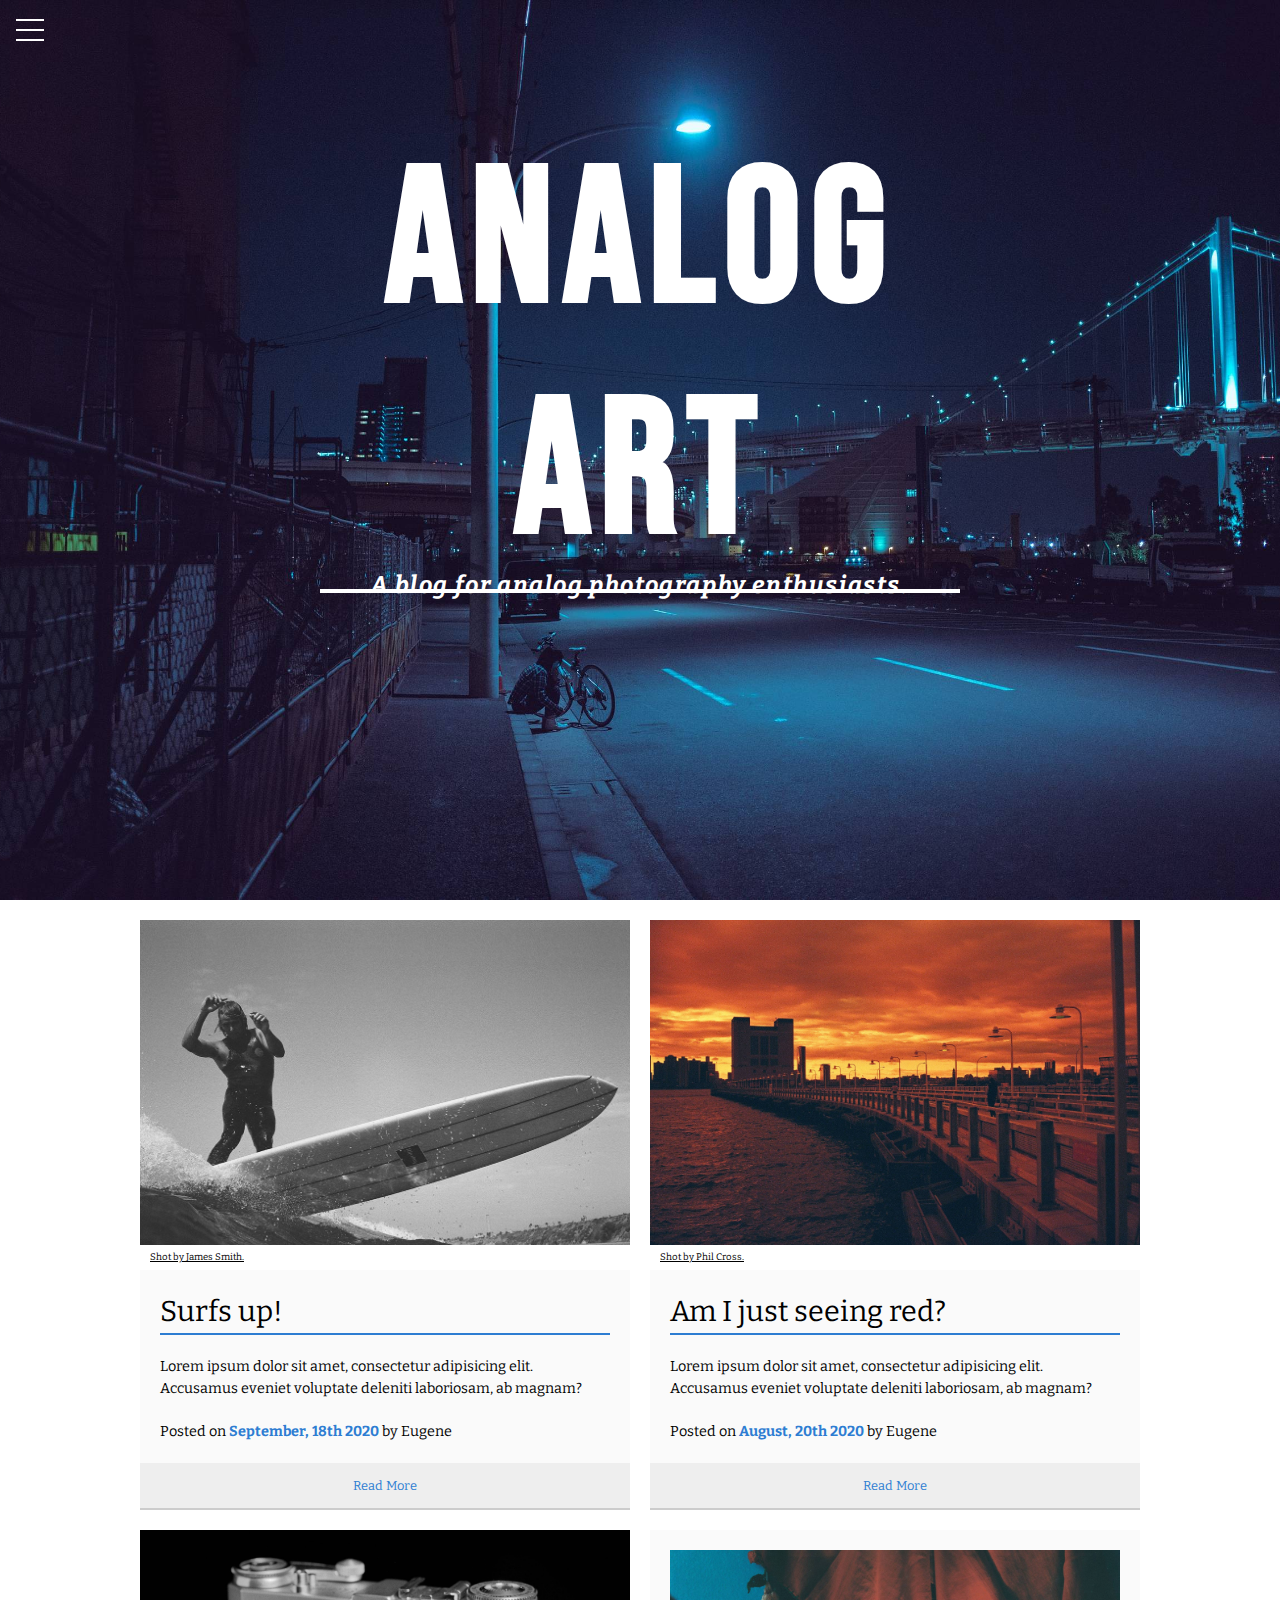
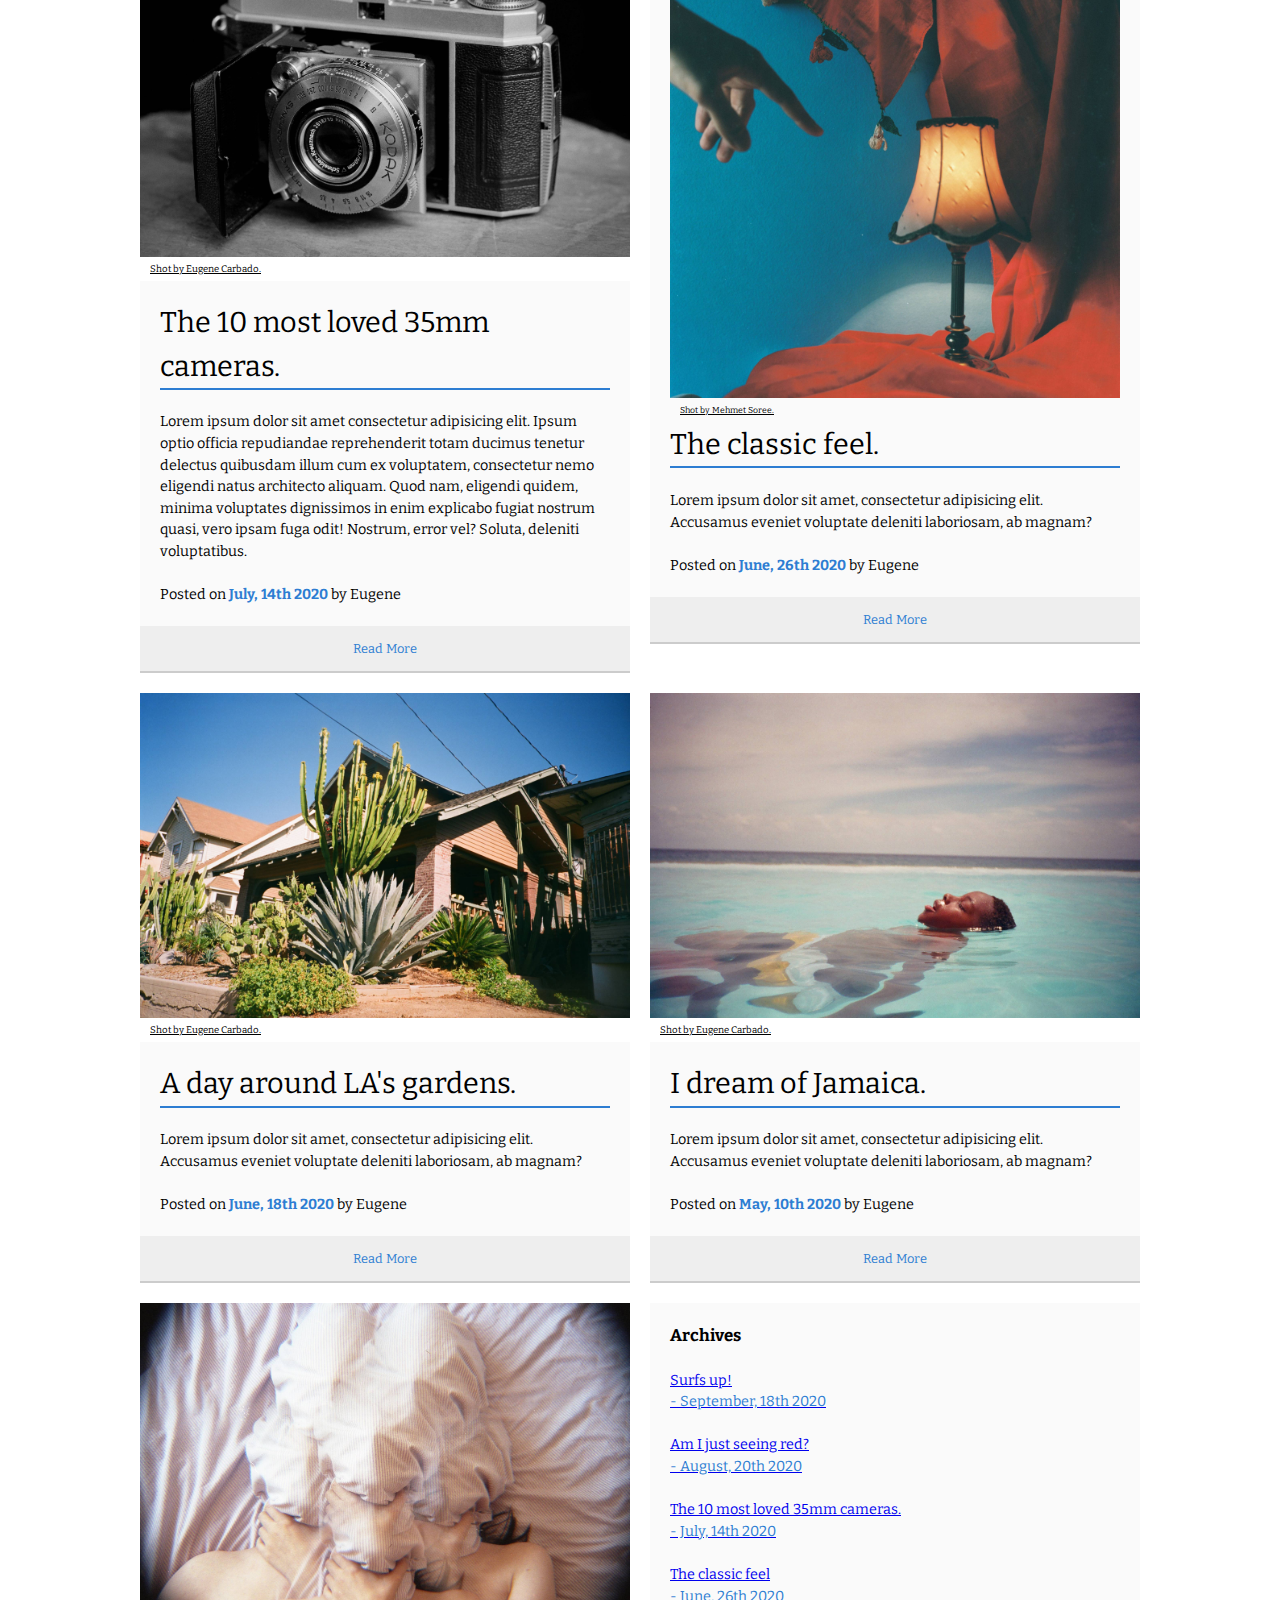
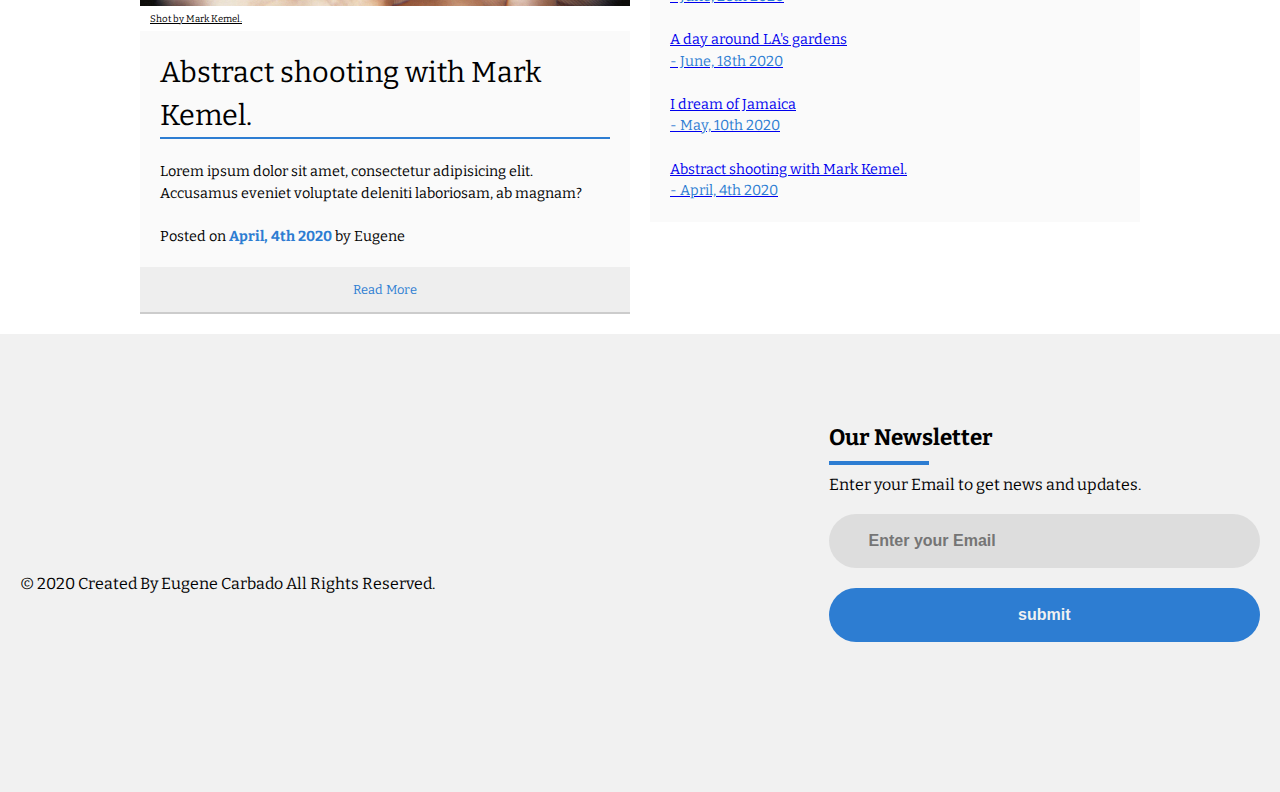
==== commit a5d60559: "." ====
--- a/index.html
+++ b/index.html
@@ -11,7 +11,9 @@
     <link rel="icon" href="../Photography_blog_project/photography-icon.png" type="image/x-icon">
     <!-- google fonts -->
     <link rel="preconnect" href="https://fonts.gstatic.com">
-    <link href="https://fonts.googleapis.com/css2?family=Bebas+Neue&family=Bitter&display=swap" rel="stylesheet">
+    <link
+        href="https://fonts.googleapis.com/css2?family=Bebas+Neue&family=Bitter:ital,wght@0,400;0,700;1,400;1,700&display=swap"
+        rel="stylesheet">
     <!-- font awesome cdn -->
     <link rel="stylesheet" href="https://use.fontawesome.com/releases/v5.15.1/css/all.css"
         integrity="sha384-vp86vTRFVJgpjF9jiIGPEEqYqlDwgyBgEF109VFjmqGmIY/Y4HV4d3Gp2irVfcrp" crossorigin="anonymous">
@@ -19,36 +21,38 @@
 
 <body>
     <!-- nav hamburger -->
-    <nav class="blog-nav">
-        <input type="checkbox" class="toggler">
-        <div class="hamburger">
-            <div></div>
-        </div>
-        <div class="menu">
-            <div>
+    <header class="main-header">
+        <nav class="blog-nav">
+            <input type="checkbox" class="toggler">
+            <div class="hamburger">
+                <div></div>
+            </div>
+            <div class="menu">
                 <div>
-                    <ul>
-                        <li><a href="#hero-section">Home</a></li>
-                        <li><a href="#blog-section">Blog</a></li>
-                        <li><a href="#archives">Archives</a></li>
-                    </ul>
-                </div>
-            </div>
-        </div>
-    </nav>
-    <!-- nav hamburger end -->
-
-    <!-- grid container for blog hero -->
-    <section id="hero-section">
-        <div class="blog-hero">
-            <div class="blog-heading">
-                <h1>analog art</h1>
-            </div>
-            <div class="blog-subheading">
-                <h2>A blog for analog photography enthusiasts.</h2>
-            </div>
-        </div>
-    </section>
+                    <div>
+                        <ul>
+                            <li><a href="#hero-section">Home</a></li>
+                            <li><a href="#blog-section">Blog</a></li>
+                            <li><a href="#archives">Archives</a></li>
+                        </ul>
+                    </div>
+                </div>
+            </div>
+        </nav>
+        <!-- nav hamburger end -->
+
+        <!-- grid container for blog hero -->
+        <section id="hero-section">
+            <div class="blog-hero">
+                <div class="blog-heading">
+                    <h1>analog art</h1>
+                </div>
+                <div class="blog-subheading">
+                    <h2>A blog for analog photography enthusiasts.</h2>
+                </div>
+            </div>
+        </section>
+    </header>
     <!-- grid container for blog hero end -->
 
     <!-- grid container for blog -->
@@ -57,15 +61,17 @@
 
             <!-- blog post contents -->
             <div class="card" id="post1">
-                <img src="images/post-img1.jpg" alt="surfer 35mm shot" class="card__image">
-                <figcaption>Shot by James Smith.</figcaption>
+                <figure>
+                    <img src="images/post-img1.jpg" alt="surfer 35mm shot" class="card__image">
+                    <figcaption><u>Shot by James Smith.</u></figcaption>
+                </figure>
                 <div class="card__content">
                     <h3 class="card__heading">Surfs up!</h3>
                     <br>
                     <p>Lorem ipsum dolor sit amet, consectetur adipisicing elit. Accusamus eveniet voluptate deleniti
                         laboriosam, ab magnam?</p>
                     <br>
-                    <p>Posted on <time>September, 18th 2020</time> by Eugene</p>
+                    <p>Posted on <time><b>September, 18th 2020</b></time> by Eugene</p>
                 </div>
                 <div class="card__info">
                     <div><a href="./pages/page-1.html" class="card__link">Read More</a></div>
@@ -73,15 +79,17 @@
             </div>
 
             <div class="card" id="post2">
-                <img src="images/post-img2.jpg" alt="new york by the docks" class="card__image">
-                <figcaption>Shot by Phil Cross.</figcaption>
+                <figure>
+                    <img src="images/post-img2.jpg" alt="new york by the docks" class="card__image">
+                    <figcaption><u>Shot by Phil Cross.</u></figcaption>
+                </figure>
                 <div class="card__content">
                     <h3 class="card__heading">Am I just seeing red?</h3>
                     <br>
                     <p>Lorem ipsum dolor sit amet, consectetur adipisicing elit. Accusamus eveniet voluptate deleniti
                         laboriosam, ab magnam?</p>
                     <br>
-                    <p>Posted on <time>August, 20th 2020</time> by Eugene</p>
+                    <p>Posted on <time><b>August, 20th 2020</b></time> by Eugene</p>
                 </div>
                 <div class="card__info">
                     <div><a href="./pages/page-2.html" class="card__link">Read More</a></div>
@@ -89,8 +97,10 @@
             </div>
 
             <div class="card" id="post3">
-                <img src="images/post-img3.jpg" alt="nikon camera" class="card__image">
-                <figcaption>Shot by Eugene Carbado.</figcaption>
+                <figure>
+                    <img src="images/post-img3.jpg" alt="nikon camera" class="card__image">
+                    <figcaption><u>Shot by Eugene Carbado.</u></figcaption>
+                </figure>
                 <div class="card__content">
                     <h3 class="card__heading">The 10 most loved 35mm cameras.</h3>
                     <br>
@@ -100,7 +110,7 @@
                         enim explicabo fugiat nostrum quasi, vero ipsam fuga odit! Nostrum, error vel? Soluta, deleniti
                         voluptatibus.</p>
                     <br>
-                    <p>Posted on <time>July, 14th 2020</time> by Eugene</p>
+                    <p>Posted on <time><b>July, 14th 2020</b></time> by Eugene</p>
                 </div>
                 <div class="card__info">
                     <div><a href="./pages/page-3.html" class="card__link">Read More</a></div>
@@ -108,15 +118,17 @@
             </div>
 
             <div class="card" id="post4">
-                <img src="images/post-img4.jpg" alt="art asthetic lamp shot" class="card__image">
-                <div class="card__content">
-                    <figcaption>Shot by Mehmet Soree.</figcaption>
+                <div class="card__content">
+                    <figure>
+                        <img src="images/post-img4.jpeg" alt="art asthetic lamp shot" class="card__image">
+                        <figcaption><u>Shot by Mehmet Soree.</u></figcaption>
+                    </figure>
                     <h3 class="card__heading">The classic feel.</h3>
                     <br>
                     <p>Lorem ipsum dolor sit amet, consectetur adipisicing elit. Accusamus eveniet voluptate deleniti
                         laboriosam, ab magnam?</p>
                     <br>
-                    <p>Posted on <time>June, 26th 2020</time> by Eugene</p>
+                    <p>Posted on <time><b>June, 26th 2020</b></time> by Eugene</p>
                 </div>
                 <div class="card__info">
                     <div><a href="./pages/page-4.html" class="card__link">Read More</a></div>
@@ -124,15 +136,17 @@
             </div>
 
             <div class="card" id="post5">
-                <img src="images/post-img5.jpg" alt="La front garden" class="card__image">
-                <figcaption>Shot by Eugene Carbado.</figcaption>
+                <figure>
+                    <img src="images/post-img5.jpg" alt="La front garden" class="card__image">
+                    <figcaption><u>Shot by Eugene Carbado.</u></figcaption>
+                </figure>
                 <div class="card__content">
                     <h3 class="card__heading">A day around LA's gardens.</h3>
                     <br>
                     <p>Lorem ipsum dolor sit amet, consectetur adipisicing elit. Accusamus eveniet voluptate deleniti
                         laboriosam, ab magnam?</p>
                     <br>
-                    <p>Posted on <time>June, 18th 2020</time> by Eugene</p>
+                    <p>Posted on <time><b>June, 18th 2020</b></time> by Eugene</p>
                 </div>
                 <div class="card__info">
                     <div><a href="./pages/page-5.html" class="card__link">Read More</a></div>
@@ -140,15 +154,17 @@
             </div>
 
             <div class="card" id="post6">
-                <img src="images/post-img6.jpg" alt="Jamaica pool shot" class="card__image">
-                <figcaption>Shot by Eugene Carbado.</figcaption>
+                <figure>
+                    <img src="images/post-img6.jpg" alt="Jamaica pool shot" class="card__image">
+                    <figcaption><u>Shot by Eugene Carbado.</u></figcaption>
+                </figure>
                 <div class="card__content">
                     <h3 class="card__heading">I dream of Jamaica.</h3>
                     <br>
                     <p>Lorem ipsum dolor sit amet, consectetur adipisicing elit. Accusamus eveniet voluptate deleniti
                         laboriosam, ab magnam?</p>
                     <br>
-                    <p>Posted on <time>May, 10th 2020</time> by Eugene</p>
+                    <p>Posted on <time><b>May, 10th 2020</b></time> by Eugene</p>
                 </div>
                 <div class="card__info">
                     <div><a href="./pages/page-6.html" class="card__link">Read More</a></div>
@@ -156,15 +172,17 @@
             </div>
 
             <div class="card" id="post7">
-                <img src="images/post-img7.jpg" alt="Mark Kemel abstact" class="card__image">
-                <figcaption>Shot by Mark Kemel.</figcaption>
+                <figure>
+                    <img src="images/post-img7.jpg" alt="Mark Kemel abstact" class="card__image">
+                    <figcaption><u>Shot by Mark Kemel.</u></figcaption>
+                </figure>
                 <div class="card__content">
                     <h3 class="card__heading">Abstract shooting with Mark Kemel.</h3>
                     <br>
                     <p>Lorem ipsum dolor sit amet, consectetur adipisicing elit. Accusamus eveniet voluptate deleniti
                         laboriosam, ab magnam?</p>
                     <br>
-                    <p>Posted on <time>April, 4th 2020</time> by Eugene</p>
+                    <p>Posted on <time><b>April, 4th 2020</b></time> by Eugene</p>
                 </div>
                 <div class="card__info">
                     <div><a href="./pages/page-7.html" class="card__link">Read More</a></div>
--- a/css/styles.css
+++ b/css/styles.css
@@ -21,7 +21,12 @@
 /* Set the body styles for fonts and sizing */
 body {
   font-family: "Bitter", cursive;
+  font-weight: 400;
   font-size: 16px;
+}
+
+.main-header {
+  padding: 0;
 }
 
 /* blog heading grid */
@@ -76,14 +81,15 @@
   max-width: 1000px;
   display: grid;
   grid-template-columns: repeat(auto-fill, minmax(225px, 1fr));
+  grid-auto-rows: auto;
   gap: 20px;
   padding-top: 20px;
   padding-bottom: 20px;
 }
 
-.card {
+/* .card {
   box-shadow: 0 0 3px rgba(0, 0, 0, 0.1);
-}
+} */
 
 .card__image {
   width: 100%;
@@ -104,6 +110,7 @@
 }
 
 .card__content .card__heading {
+  font-weight: 400;
   font-size: 2em;
   border-bottom: 2px #2d7dd2 solid;
 }
@@ -117,14 +124,15 @@
 }
 
 .card__info {
+  display: flex;
   padding: 15px;
-  display: flex;
   justify-content: center;
   align-items: center;
   color: #555;
   background: #eee;
   font-size: 0.8em;
   border-bottom: 2px solid #ccc;
+
 }
 
 .card__link {
